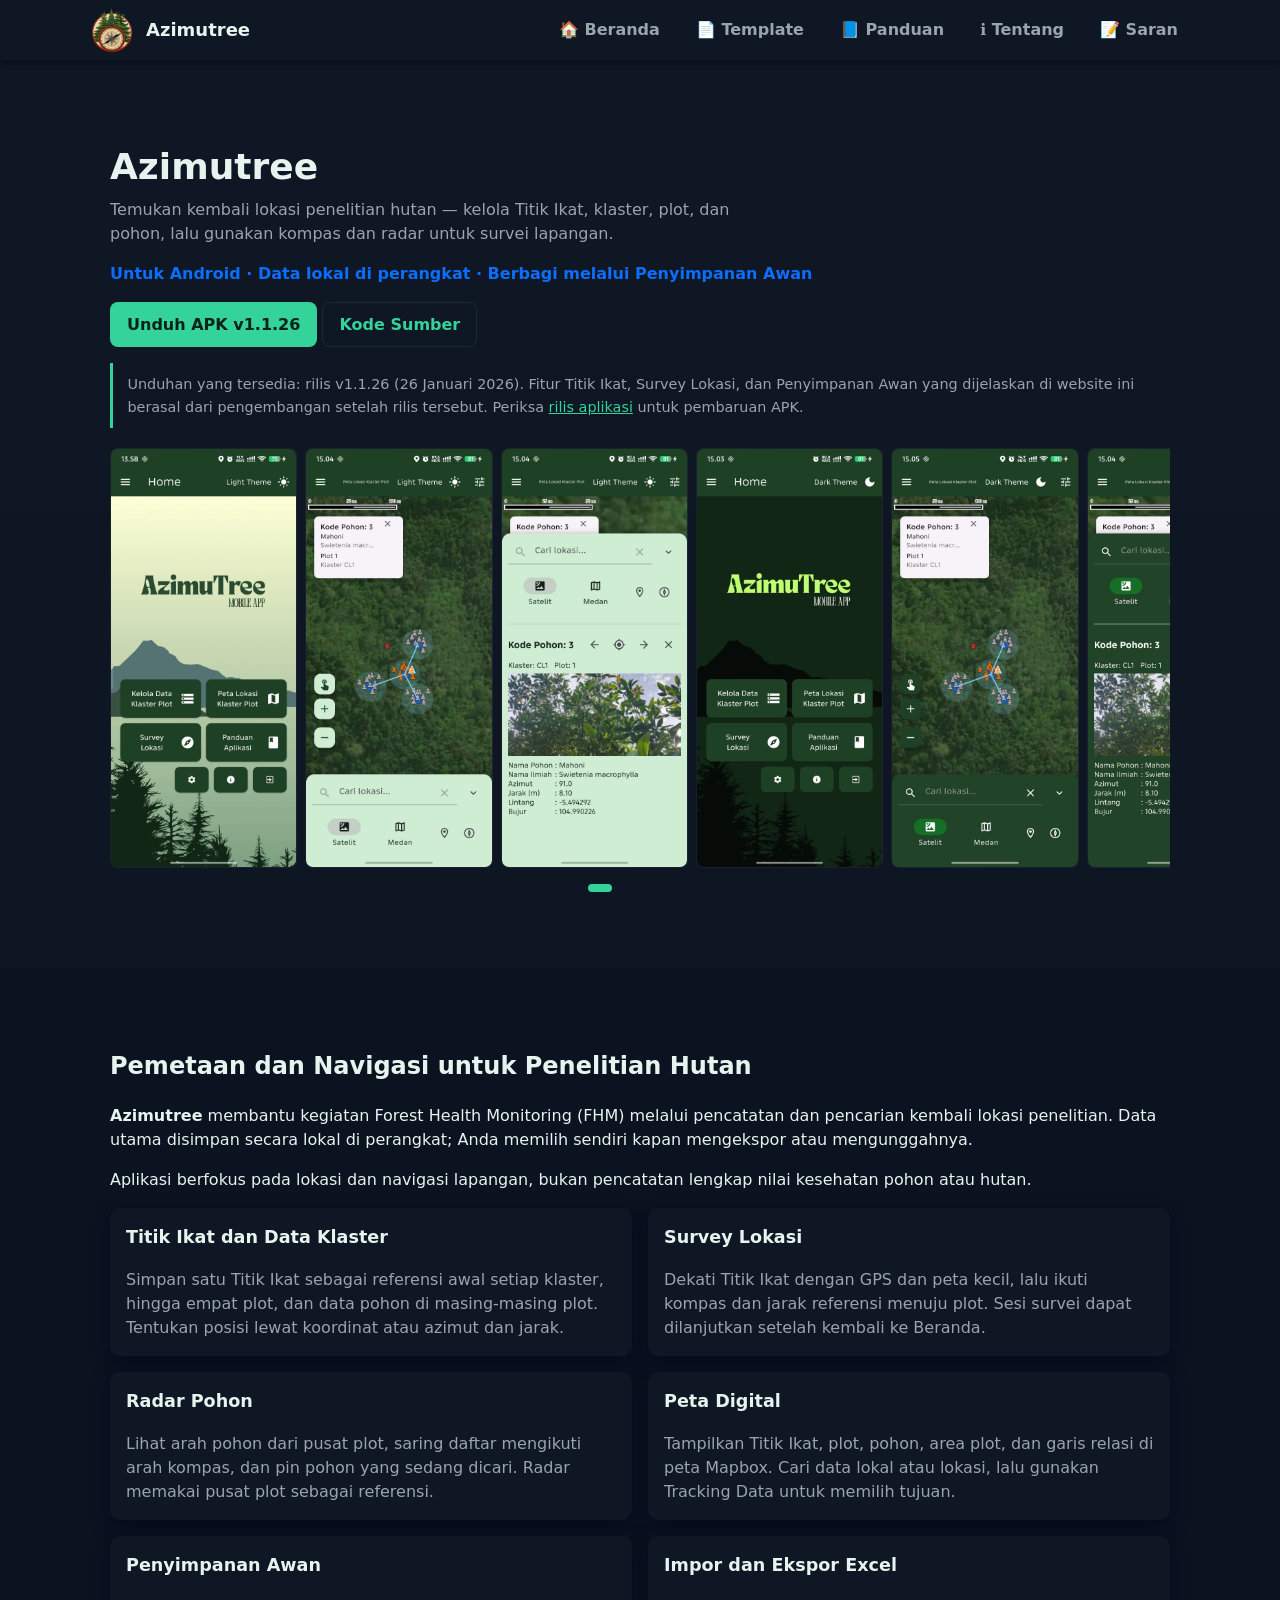
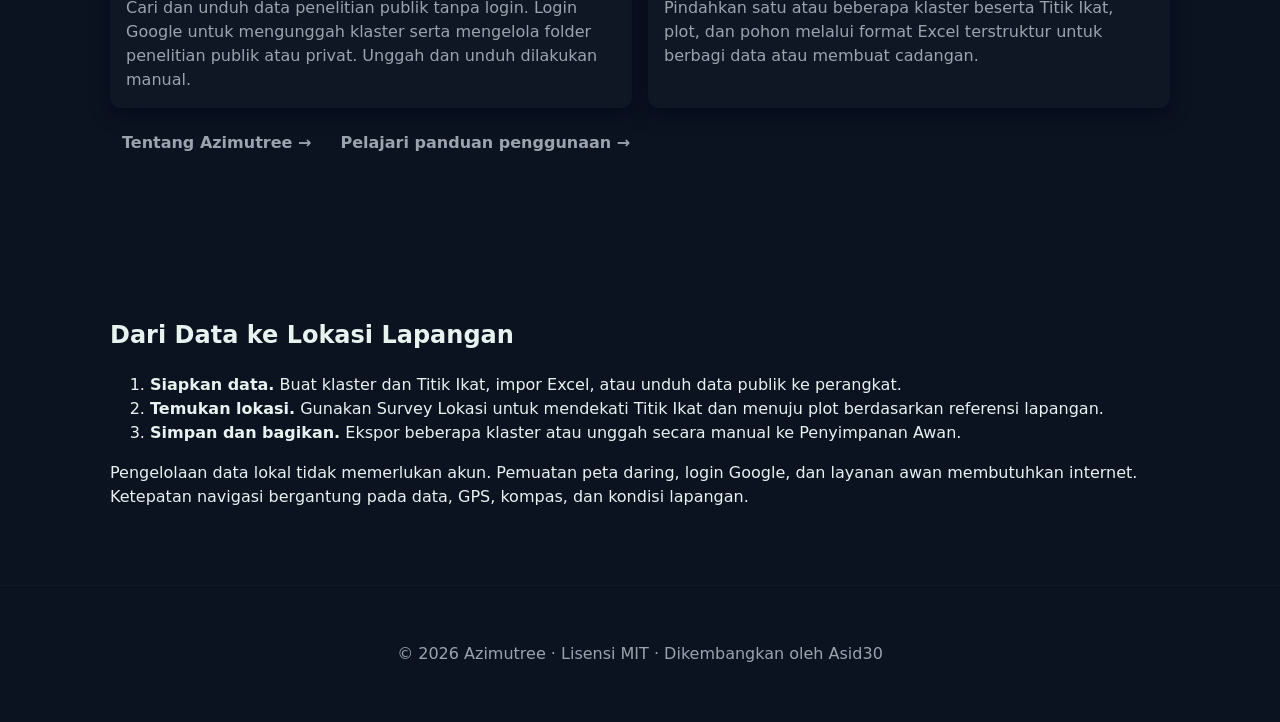
==== site/index.html @ f59fd8c0 "feat: static web" ====
<!DOCTYPE html>
<html lang="id"><head><meta charset="utf-8"><meta name="viewport" content="width=device-width,initial-scale=1"><title>Azimutree — Aplikasi Pemetaan Klaster Plot Kesehatan Hutan (FHM)</title><meta name="description" content="Azimutree adalah aplikasi Android open source untuk pemantauan kesehatan hutan, Titik Ikat, survei lokasi, pemetaan klaster, dan berbagi data penelitian dengan metode Forest Health Monitoring (FHM)."><link rel="icon" href="./icon.ico"><link rel="stylesheet" href="./assets/css/style.css"></head>
<body><header class="site-header appbar"><div class="container appbar-inner"><div class="appbar-left"><a class="brand" href="./"><img src="./assets/icon-128.webp" alt="Azimutree logo" class="logo"><span class="brand-text">Azimutree</span></a></div><div class="appbar-right"><nav class="appbar-nav" aria-label="Navigasi utama"><a class="app-link" href="./">🏠 Beranda</a><a class="app-link" href="./template/">📄 Template</a><a class="app-link" href="./panduan/">📘 Panduan</a><a class="app-link" href="./about/">ℹ️ Tentang</a><a class="app-link" href="https://forms.gle/7KE2jecH4CiNQxTg9" target="_blank" rel="noopener noreferrer">📝 Saran</a></nav><button id="menuToggle" class="menu-btn" aria-label="Buka menu" aria-controls="menu" aria-expanded="false">☰</button></div></div></header><nav id="menu" class="mobile-sidebar hidden" aria-label="Navigasi seluler" aria-hidden="true"><div class="container"><div class="mobile-sidebar-header"><h3>Menu</h3></div><a class="app-link" href="./">🏠 Beranda</a><a class="app-link" href="./template/">📄 Template</a><a class="app-link" href="./panduan/">📘 Panduan</a><a class="app-link" href="./about/">ℹ️ Tentang</a><a class="app-link" href="https://forms.gle/7KE2jecH4CiNQxTg9" target="_blank" rel="noopener noreferrer">📝 Saran</a></div></nav><main>
    <section class="hero">
        <div class="container">
            <h1>Azimutree</h1>
            <p class="lead">Temukan kembali lokasi penelitian hutan — kelola Titik Ikat, klaster, plot, dan pohon, lalu gunakan kompas dan radar untuk survei lapangan.</p>
            <p style="margin-top:.5rem;font-weight:700;color:#0b6efd">Untuk Android · Data lokal di perangkat · Berbagi melalui Penyimpanan Awan</p>
            <p class="cta">
                <a id="download" class="btn primary" href="https://github.com/asid30/azimutree-flutter/releases/download/v1.1.26/app-release-azimutree-v1.1.26.apk" target="_blank" rel="noopener noreferrer">Unduh APK v1.1.26</a>
                <a class="btn ghost" href="https://github.com/asid30/azimutree-flutter" target="_blank" rel="noopener noreferrer">Kode Sumber</a>
            </p>

            <p class="release-note">Unduhan yang tersedia: rilis v1.1.26 (26 Januari 2026). Fitur Titik Ikat, Survey Lokasi, dan Penyimpanan Awan yang dijelaskan di website ini berasal dari pengembangan setelah rilis tersebut. Periksa <a href="https://github.com/asid30/azimutree-flutter/releases" target="_blank" rel="noopener noreferrer">rilis aplikasi</a> untuk pembaruan APK.</p>
            <div class="screenshot-slider">
                <div class="slider-container">
                    <div class="screenshots">
                        <img src="./assets/1.webp?v=1789025202" alt="Tampilan aplikasi Azimutree 1" width="1080" height="2436" onerror="this.style.display='none'">
                        <img src="./assets/2.webp?v=1789025202" alt="Tampilan aplikasi Azimutree 2" width="1080" height="2436" loading="lazy" onerror="this.style.display='none'">
                        <img src="./assets/3.webp?v=1789025202" alt="Tampilan aplikasi Azimutree 3" width="1080" height="2436" loading="lazy" onerror="this.style.display='none'">
                        <img src="./assets/4.webp?v=1789025203" alt="Tampilan aplikasi Azimutree 4" width="1080" height="2436" loading="lazy" onerror="this.style.display='none'">
                        <img src="./assets/5.webp?v=1789025203" alt="Tampilan aplikasi Azimutree 5" width="1080" height="2436" loading="lazy" onerror="this.style.display='none'">
                        <img src="./assets/6.webp?v=1789025204" alt="Tampilan aplikasi Azimutree 6" width="1080" height="2436" loading="lazy" onerror="this.style.display='none'">
                    </div>
                </div>
                <div class="slider-dots">
                    <span class="dot active" data-slide="0"></span>
                    <span class="dot" data-slide="1"></span>
                    <span class="dot" data-slide="2"></span>
                    <span class="dot" data-slide="3"></span>
                    <span class="dot" data-slide="4"></span>
                    <span class="dot" data-slide="5"></span>
                </div>
            </div>
        </div>
    </section>

    <section id="features" class="section">
        <div class="container">
            <h2>Pemetaan dan Navigasi untuk Penelitian Hutan</h2>
            <p><strong>Azimutree</strong> membantu kegiatan Forest Health Monitoring (FHM) melalui pencatatan dan pencarian kembali lokasi penelitian. Data utama disimpan secara lokal di perangkat; Anda memilih sendiri kapan mengekspor atau mengunggahnya.</p>
            <p>Aplikasi berfokus pada lokasi dan navigasi lapangan, bukan pencatatan lengkap nilai kesehatan pohon atau hutan.</p>
            <div class="features">
                <div class="feature-card"><h3>Titik Ikat dan Data Klaster</h3><p>Simpan satu Titik Ikat sebagai referensi awal setiap klaster, hingga empat plot, dan data pohon di masing-masing plot. Tentukan posisi lewat koordinat atau azimut dan jarak.</p></div>
                <div class="feature-card"><h3>Survey Lokasi</h3><p>Dekati Titik Ikat dengan GPS dan peta kecil, lalu ikuti kompas dan jarak referensi menuju plot. Sesi survei dapat dilanjutkan setelah kembali ke Beranda.</p></div>
                <div class="feature-card"><h3>Radar Pohon</h3><p>Lihat arah pohon dari pusat plot, saring daftar mengikuti arah kompas, dan pin pohon yang sedang dicari. Radar memakai pusat plot sebagai referensi.</p></div>
                <div class="feature-card"><h3>Peta Digital</h3><p>Tampilkan Titik Ikat, plot, pohon, area plot, dan garis relasi di peta Mapbox. Cari data lokal atau lokasi, lalu gunakan Tracking Data untuk memilih tujuan.</p></div>
                <div class="feature-card"><h3>Penyimpanan Awan</h3><p>Cari dan unduh data penelitian publik tanpa login. Login Google untuk mengunggah klaster serta mengelola folder penelitian publik atau privat. Unggah dan unduh dilakukan manual.</p></div>
                <div class="feature-card"><h3>Impor dan Ekspor Excel</h3><p>Pindahkan satu atau beberapa klaster beserta Titik Ikat, plot, dan pohon melalui format Excel terstruktur untuk berbagi data atau membuat cadangan.</p></div>
            </div>
            <p><a href="./about/" class="app-link">Tentang Azimutree →</a> <a href="./panduan/" class="app-link">Pelajari panduan penggunaan →</a></p>
        </div>
    </section>
    <section class="section">
        <div class="container">
            <h2>Dari Data ke Lokasi Lapangan</h2>
            <ol>
                <li><strong>Siapkan data.</strong> Buat klaster dan Titik Ikat, impor Excel, atau unduh data publik ke perangkat.</li>
                <li><strong>Temukan lokasi.</strong> Gunakan Survey Lokasi untuk mendekati Titik Ikat dan menuju plot berdasarkan referensi lapangan.</li>
                <li><strong>Simpan dan bagikan.</strong> Ekspor beberapa klaster atau unggah secara manual ke Penyimpanan Awan.</li>
            </ol>
            <p>Pengelolaan data lokal tidak memerlukan akun. Pemuatan peta daring, login Google, dan layanan awan membutuhkan internet. Ketepatan navigasi bergantung pada data, GPS, kompas, dan kondisi lapangan.</p>
        </div>
    </section>
</main><footer class="site-footer"><div class="container"><p>© <span data-year>2026</span> Azimutree · Lisensi MIT · Dikembangkan oleh Asid30</p></div></footer><div id="downloadModal" class="modal hidden" role="dialog" aria-modal="true" aria-labelledby="downloadModalTitle">
    <div class="modal-backdrop"></div>
    <div class="modal-box" role="document">
        <h3 id="downloadModalTitle">Unduh APK Azimutree</h3>
        <p class="muted" style="margin-top:.5rem">⚠️ Catatan: Aplikasi ini diinstal di luar Play Store.<br>Aktifkan “Izinkan dari sumber ini” saat diminta oleh Android.</p>
        <p class="release-note">APK v1.1.26 berasal dari 26 Januari 2026, sebelum penambahan Titik Ikat, Survey Lokasi, dan Penyimpanan Awan yang dijelaskan dalam panduan terbaru.</p>
        <p id="downloadVersion" class="muted" style="margin-top:.5rem"></p>
        <div class="modal-actions" style="margin-top:1rem">
            <button id="downloadConfirm" class="btn primary">Lanjutkan dan Unduh</button>
            <button id="downloadCancel" class="btn ghost">Batal</button>
        </div>
    </div>
</div>

<script src="./assets/js/app.js"></script><script src="./assets/js/static.js"></script></body></html>
---- site/assets/css/style.css ----
/* Simple minimal styles for Azimutree landing page */
:root{--bg:#0b1220;--accent:#34d399;--muted:#9aa4ad;--card:#0f1724;--text:#e6f3ef}
*{box-sizing:border-box}
body{margin:0;font-family:Inter,system-ui,-apple-system,Segoe UI,Roboto,Helvetica,Arial,sans-serif;background:var(--bg);color:var(--text);line-height:1.5}
.container{max-width:1100px;margin:0 auto;padding:1.25rem}
.site-header{background:var(--card);border-bottom:1px solid rgba(255,255,255,0.04)}
.header-inner{display:flex;align-items:center;justify-content:space-between}
.appbar-left{display:flex;align-items:center;gap:.5rem}
 .appbar-right{display:flex;align-items:center;gap:.5rem}
.brand{display:flex;align-items:center;gap:.5rem;text-decoration:none;color:var(--text)}
.logo{height:44px;width:auto;filter:brightness(.95)}
.brand-text{font-weight:600;font-size:1.125rem;color:var(--text)}
.brand{display:flex;align-items:center;gap:.5rem;text-decoration:none;color:var(--text);white-space:nowrap}
.logo{height:44px;width:auto;filter:brightness(.95);display:block}
.brand-text{font-weight:600;font-size:1.125rem;color:var(--text);line-height:1;margin-left:.25rem}
.appbar-left{min-width:0}
.appbar-repo-context{display:inline-flex;align-items:center;gap:.5rem;min-width:0}
.appbar-context{display:inline-flex;align-items:center;margin-left:.75rem;padding-left:.75rem;border-left:1px solid rgba(255,255,255,.12);color:var(--accent);font-weight:800;white-space:nowrap;text-decoration:none}
.appbar-context:hover{color:var(--text)}
.appbar-admin-badge{display:inline-flex;align-items:center;margin-left:.5rem;border:1px solid rgba(52,211,153,.2);border-radius:999px;background:rgba(52,211,153,.08);color:var(--accent);font-size:.78rem;font-weight:800;padding:.18rem .5rem;white-space:nowrap}
.nav{position:relative}
.menu{list-style:none;margin:0;padding:0;display:flex;gap:1rem}
.menu.hidden{display:none}
.menu a{color:var(--muted);text-decoration:none}
.menu-btn{display:none;border:0;background:transparent;font-size:1.25rem;cursor:pointer}
.menu-btn{display:none;border:0;background:transparent;font-size:1.25rem;cursor:pointer;color:var(--muted);padding:.25rem .5rem;border-radius:6px}

.hero{padding:3.5rem 0;background:linear-gradient(180deg,rgba(255,255,255,0.02) 0%, rgba(255,255,255,0.01) 100%)}
.hero h1{font-size:2.25rem;margin:.25rem 0;color:var(--text)}
.lead{color:var(--muted);max-width:60%;margin:0 0 1rem}
.cta{margin:1rem 0}
.btn{display:inline-block;padding:.6rem 1rem;border-radius:8px;text-decoration:none;font-weight:600;border:1px solid transparent}
.btn.primary{background:var(--accent);color:#07221a}
.btn.ghost{background:transparent;color:var(--accent);border-color:rgba(52,211,153,.12)}
.btn.danger{background:#f87171;color:#2a0707}
.btn.small{padding:.35rem .65rem;font-size:.875rem}

.screenshot-slider{margin-top:1.25rem}
.slider-container{overflow-x:auto;position:relative}
.screenshots{display:flex;gap:.5rem;overflow-x:auto;scroll-snap-type:x mandatory;scroll-behavior:smooth;-webkit-overflow-scrolling:touch}
.screenshots::-webkit-scrollbar{display:none}
.screenshots img{height:340px;object-fit:contain;object-position:center;border-radius:8px;background:linear-gradient(90deg,rgba(255,255,255,0.03),rgba(255,255,255,0.01));flex-shrink:0;scroll-snap-align:start;border:1px solid rgba(255,255,255,0.03);transition:transform .12s ease, box-shadow .12s ease}
.screenshots img.pressed{transform:scale(.96);box-shadow:0 12px 30px rgba(0,0,0,0.45);border-radius:10px}
.slider-dots{display:flex;justify-content:center;gap:.5rem;margin-top:1rem}
.dot{width:8px;height:8px;border-radius:50%;background:rgba(15,23,42,.2);cursor:pointer;transition:all .3s ease}
.dot.active{background:var(--accent);width:24px;border-radius:4px}

.section{padding:2.5rem 0}
.features{display:grid;grid-template-columns:repeat(2,1fr);gap:1rem;padding:0;margin:1rem 0;list-style:none}
.features{display:grid;grid-template-columns:repeat(2,1fr);gap:1rem;padding:0;margin:1rem 0;list-style:none}

/* Feature card styles */
.feature-card{padding:1rem;border-radius:10px;box-shadow:0 6px 18px rgba(2,6,23,.6);color:var(--text);background:var(--card)}
.feature-card h4{margin:0 0 .5rem;font-size:1.05rem;color:var(--text)}
.feature-card p{margin:0;color:var(--muted)}
.feature-1,
.feature-2,
.feature-3,
.feature-4,
.feature-5{
  background: var(--card);
}

.muted{background:var(--card);border-radius:8px}

/* Content images (figures) should never overflow their container */
.content-figure{width:100%;max-width:420px;height:auto;display:block;border-radius:8px;margin:0.75rem auto;box-shadow:0 6px 18px rgba(0,0,0,0.06)}

@media (min-width:1200px){
  .content-figure{max-width:520px;margin:0.75rem 0 0 0}
}

.site-footer{border-top:1px solid rgba(255,255,255,0.03);padding:1.25rem 0;text-align:center;color:var(--muted)}

/* App bar styles */
.appbar{position:sticky;top:0;z-index:50;background:var(--card);box-shadow:0 2px 6px rgba(2,6,23,.6);border-bottom:0}
.appbar-inner{display:flex;align-items:center;justify-content:space-between;padding:.5rem 0}
.appbar-nav{display:flex;gap:.75rem;align-items:center}
.app-link{display:inline-block;padding:.4rem .75rem;border-radius:8px;color:var(--muted);text-decoration:none;font-weight:600}
.app-link.active,.app-link:hover{background:rgba(52,211,153,.06);color:var(--accent)}
.appbar-menu{position:relative;display:inline-flex}
.appbar-menu-trigger{border:0;background:transparent;font:inherit;font-weight:600;cursor:pointer}
.appbar-dropdown{position:absolute;right:0;top:calc(100% + .5rem);z-index:60;min-width:190px;padding:.45rem;background:var(--card);border:1px solid rgba(255,255,255,.08);border-radius:8px;box-shadow:0 14px 34px rgba(2,6,23,.55)}
.appbar-dropdown-link{display:block;padding:.55rem .65rem;border-radius:7px;color:var(--text);text-decoration:none;font-weight:600;white-space:nowrap}
.appbar-dropdown-link:hover{background:rgba(52,211,153,.08);color:var(--accent)}

.notice{padding:.75rem 1rem;border-radius:8px;margin:1rem 0;font-weight:600}
.notice.success{background:rgba(52,211,153,.12);color:var(--accent);border:1px solid rgba(52,211,153,.22)}
.notice.error{background:rgba(248,113,113,.12);color:#fca5a5;border:1px solid rgba(248,113,113,.22)}
.notice a{color:inherit;text-decoration:underline;text-underline-offset:2px}
.persistent-notice{position:relative}
.repo-header{display:flex;align-items:flex-start;justify-content:space-between;gap:1rem;position:relative}
.repo-header h2{margin-top:0}
.repo-header p{margin-bottom:0}
.repo-auth{position:relative;flex:0 0 auto}
.repo-auth-trigger{display:inline-flex;align-items:center;gap:.5rem;border:1px solid rgba(52,211,153,.16);border-radius:999px;background:rgba(52,211,153,.06);color:var(--accent);font:inherit;font-weight:700;padding:.35rem .7rem;cursor:pointer}
.repo-auth-trigger{text-decoration:none}
.repo-auth-trigger:hover{background:rgba(52,211,153,.1)}
.repo-avatar{display:inline-flex;align-items:center;justify-content:center;width:24px;height:24px;border-radius:50%;background:var(--accent);color:#07221a;font-size:.8rem;font-weight:800}
.repo-dropdown{position:absolute;right:0;top:calc(100% + .5rem);z-index:40;width:240px;background:var(--card);border:1px solid rgba(255,255,255,0.08);border-radius:8px;box-shadow:0 14px 34px rgba(2,6,23,.55);padding:.75rem}
.repo-login-dropdown{width:300px}
.repo-upload-dropdown{width:340px}
.repo-dropdown h3{margin:0 0 .75rem}
.dropdown-heading{display:flex;align-items:center;justify-content:space-between;gap:.75rem;margin-bottom:.75rem}
.dropdown-heading h3{margin:0}
.dropdown-close{display:inline-flex;align-items:center;justify-content:center;width:30px;height:30px;border:1px solid rgba(255,255,255,.1);border-radius:8px;background:#0b1220;color:var(--text);font-size:1.15rem;line-height:1;cursor:pointer}
.dropdown-close:hover{background:rgba(248,113,113,.12);color:#fca5a5}
.repo-upload-backdrop{display:none}
.repo-dropdown-link{display:block;color:var(--text);text-decoration:none;border-radius:8px;padding:.6rem .7rem}
.repo-dropdown-link:hover{background:rgba(255,255,255,.05);color:var(--accent)}
.repo-dropdown-button{width:100%;border:0;background:transparent;font:inherit;text-align:left;cursor:pointer}
.repo-tabs{display:inline-flex;gap:.35rem;margin:1.25rem 0 0;padding:.25rem;border:1px solid rgba(255,255,255,0.06);border-radius:8px;background:var(--card)}
.repo-tab{border:0;border-radius:6px;background:transparent;color:var(--muted);font:inherit;font-weight:700;padding:.55rem .85rem;cursor:pointer}
.repo-tab:hover{color:var(--accent);background:rgba(52,211,153,.06)}
.repo-tab.active{background:var(--accent);color:#07221a}
.repo-section-block{margin-top:1.5rem}
.section-heading{margin-bottom:.75rem}
.section-heading-row{display:flex;align-items:flex-start;justify-content:space-between;gap:1rem}
.section-heading h3{margin:0;color:var(--text)}
.section-heading p{margin:.2rem 0 0;color:var(--muted)}
.repo-filter-toggle{display:inline-flex;align-items:center;gap:.5rem;border:1px solid rgba(52,211,153,.16);border-radius:999px;background:rgba(52,211,153,.06);color:var(--text);font-weight:700;padding:.35rem .7rem;cursor:pointer;white-space:nowrap}
.repo-filter-toggle input{width:16px;height:16px;accent-color:var(--accent);cursor:pointer}
.repo-filter-toggle:hover{background:rgba(52,211,153,.1)}
.repo-inline-action{position:relative;flex:0 0 auto}
.repo-layout{display:grid;grid-template-columns:minmax(0,1fr) 320px;gap:1rem;align-items:start;margin-top:1.25rem}
.repo-layout-public{grid-template-columns:1fr}
.repo-main,.repo-panel{background:var(--card);border:1px solid rgba(255,255,255,0.04);border-radius:8px}
.repo-main{overflow:hidden}
.repo-panel{padding:1rem}
.repo-table-wrap{overflow-x:auto}
.repo-table{width:100%;border-collapse:collapse;min-width:760px}
.repo-table th,.repo-table td{padding:.8rem;text-align:left;border-bottom:1px solid rgba(255,255,255,0.05);vertical-align:top}
.repo-table th{color:var(--accent);font-size:.9rem}
.repo-table td{color:var(--text)}
.repo-table tr:last-child td{border-bottom:0}
.dt-container{color:var(--text);padding:0 0 1rem}
.dt-container .dt-layout-row{gap:.75rem;margin:0;padding:1rem}
.dt-container .dt-layout-row:first-child{align-items:center;border-bottom:1px solid rgba(255,255,255,0.05)}
.dt-container .dt-layout-row:last-child{align-items:center;border-top:1px solid rgba(255,255,255,0.05)}
.dt-container .dt-length label,.dt-container .dt-search label,.dt-container .dt-info{color:var(--muted)}
.dt-container .dt-length select{min-width:58px}
.dt-container .dt-input{border:1px solid rgba(255,255,255,0.12) !important;border-radius:8px !important;background:#0b1220 !important;color:var(--text) !important;padding:.5rem .65rem !important;box-shadow:none !important}
.dt-container .dt-input:focus{border-color:rgba(52,211,153,.55) !important;outline:0 !important}
.dt-container .dt-search .dt-input{min-width:180px}
.dt-container .dt-paging{display:flex;gap:.3rem;flex-wrap:wrap;justify-content:flex-end}
.dt-container .dt-paging .dt-paging-button{border:1px solid rgba(255,255,255,0.1) !important;border-radius:7px !important;color:var(--text) !important;background:#0b1220 !important;padding:.45rem .75rem !important;box-shadow:none !important;min-width:2.25rem}
.dt-container .dt-paging .dt-paging-button *{color:var(--text) !important}
.dt-container .dt-paging .dt-paging-button.current{background:rgba(52,211,153,.18) !important;border-color:rgba(52,211,153,.38) !important;color:var(--text) !important}
.dt-container .dt-paging .dt-paging-button.current *{color:var(--text) !important}
.dt-container .dt-paging .dt-paging-button:not(.disabled):hover{background:rgba(52,211,153,.12) !important;border-color:rgba(52,211,153,.28) !important;color:var(--accent) !important}
.dt-container .dt-paging .dt-paging-button:not(.disabled):hover *{color:var(--accent) !important}
.dt-container .dt-paging .dt-paging-button.disabled,.dt-container .dt-paging .dt-paging-button.disabled:hover,.dt-container .dt-paging .dt-paging-button.disabled:active{background:rgba(255,255,255,.04) !important;color:#fff !important;border-color:rgba(255,255,255,.12) !important;opacity:.55;cursor:not-allowed !important}
.dt-container .dt-paging .dt-paging-button.disabled *,.dt-container .dt-paging .dt-paging-button.disabled:hover *,.dt-container .dt-paging .dt-paging-button.disabled:active *{color:#fff !important}
body div.dt-container div.dt-paging button.dt-paging-button,body div.dt-container div.dt-paging a.dt-paging-button{color:#fff !important}
body div.dt-container div.dt-paging button.dt-paging-button.disabled,body div.dt-container div.dt-paging button.dt-paging-button.disabled:hover,body div.dt-container div.dt-paging button.dt-paging-button.disabled:active,body div.dt-container div.dt-paging a.dt-paging-button.disabled,body div.dt-container div.dt-paging a.dt-paging-button.disabled:hover,body div.dt-container div.dt-paging a.dt-paging-button.disabled:active{color:#fff !important;background:rgba(255,255,255,.04) !important;border-color:rgba(255,255,255,.12) !important;opacity:.55}
.dt-container table.dataTable{margin:0 !important;border:0 !important}
table.dataTable thead th,table.dataTable thead td{border-bottom:1px solid rgba(255,255,255,0.06) !important}
table.dataTable tbody th,table.dataTable tbody td{border-top:0 !important}
table.dataTable thead th .dt-column-header{justify-content:flex-start;gap:.45rem}
table.dataTable thead th .dt-column-order{order:0;flex:0 0 12px}
table.dataTable thead th .dt-column-title{order:1;flex-grow:0}
table.dataTable thead th:first-child,table.dataTable tbody td:first-child{width:96px;text-align:center;white-space:nowrap}
table.dataTable thead th:first-child .dt-column-header{justify-content:center}
table.dataTable thead th:first-child .dt-column-title{flex-grow:0}
.archive-group-table.dataTable thead th:first-child,.archive-group-table.dataTable tbody td:first-child{width:auto;text-align:left;white-space:normal}
.archive-group-table.dataTable thead th:first-child .dt-column-header{justify-content:flex-start}
.archive-group-table.dataTable thead th:nth-child(1),.archive-group-table.dataTable tbody td:nth-child(1){width:24% !important}
.archive-group-table.dataTable thead th:nth-child(2),.archive-group-table.dataTable tbody td:nth-child(2){width:18% !important}
.archive-group-table.dataTable thead th:nth-child(3),.archive-group-table.dataTable tbody td:nth-child(3){width:16% !important}
.archive-group-table.dataTable thead th:nth-child(4),.archive-group-table.dataTable tbody td:nth-child(4){width:18% !important}
.archive-group-table.dataTable thead th:nth-child(5),.archive-group-table.dataTable tbody td:nth-child(5){width:24% !important}
.archive-group-table .repo-actions{flex-wrap:nowrap}
table.dataTable thead>tr>th.dt-orderable-asc:hover,table.dataTable thead>tr>th.dt-orderable-desc:hover{outline:0;color:var(--accent)}
table.dataTable.display>tbody>tr>*{box-shadow:none !important}
table.dataTable.display>tbody>tr:hover>*{box-shadow:inset 0 0 0 9999px rgba(255,255,255,.025) !important}
table.dataTable.stripe>tbody>tr:nth-child(odd)>*,table.dataTable.display>tbody>tr:nth-child(odd)>*{box-shadow:inset 0 0 0 9999px rgba(255,255,255,.01) !important}
.empty-state{text-align:center;color:var(--muted);padding:2rem !important}
.repo-actions{display:flex;gap:.55rem;align-items:center;flex-wrap:wrap}
.repo-actions .btn,.repo-actions button{margin:.12rem 0}
.repo-actions form{margin:0}
.repo-actions button{cursor:pointer}
.archive-group-actions{gap:.35rem;flex-wrap:nowrap}
.archive-group-actions form{display:inline-flex}
.archive-group-actions .action-chip{display:inline-flex;align-items:center;justify-content:center;min-height:34px;padding:.42rem .62rem;white-space:nowrap}
.uploader-popover{position:relative;display:inline-flex}
.uploader-trigger{border:0;background:transparent;color:var(--text);font:inherit;font-weight:700;padding:0;text-align:left;cursor:pointer;text-decoration:underline;text-decoration-color:rgba(52,211,153,.45);text-underline-offset:3px}
.uploader-trigger:hover,.uploader-trigger:focus{color:var(--accent);outline:0}
.uploader-card{position:absolute;left:0;top:calc(100% + .45rem);z-index:90;display:none;min-width:220px;max-width:280px;background:#0b1220;border:1px solid rgba(255,255,255,.1);border-radius:8px;box-shadow:0 16px 32px rgba(2,6,23,.55);padding:.85rem .75rem .75rem;color:var(--text)}
.uploader-card strong,.uploader-card span{display:block}
.uploader-card span{margin-top:.2rem;color:var(--muted);font-size:.88rem}
.uploader-card .btn{margin-top:.65rem}
.uploader-close{position:absolute;right:.45rem;top:.4rem;display:inline-flex;align-items:center;justify-content:center;width:24px;height:24px;border:1px solid rgba(255,255,255,.1);border-radius:6px;background:rgba(255,255,255,.04);color:var(--text);line-height:1;cursor:pointer}
.uploader-close:hover,.uploader-close:focus{background:rgba(248,113,113,.13);color:#fca5a5;outline:0}
.uploader-popover.open .uploader-card{display:block}
.repo-table th:nth-child(5),.repo-table td:nth-child(5){display:none}
.repo-table th:nth-child(5),.repo-table td:nth-child(5){display:table-cell}
.archive-group-mobile-summary{display:none}
.archive-mobile-summary{display:none}
.archive-mobile-summary strong{display:block;font-weight:700;color:var(--text)}
.archive-mobile-summary span{display:block;margin-top:.25rem;color:var(--muted);font-size:.85rem}
.archive-mobile-summary .uploader-card{display:none}
.archive-mobile-summary .uploader-popover.open .uploader-card{display:block}
.file-archive-table th:nth-child(5),.file-archive-table td:nth-child(5){display:none}
.mobile-row-actions{display:flex;gap:.45rem;flex-wrap:wrap;margin-top:.65rem}
.mobile-row-actions form{display:inline-flex;margin:0}
.icon-action{display:inline-flex;align-items:center;justify-content:center;width:30px;height:30px;border:1px solid rgba(255,255,255,.1);border-radius:7px;background:#0b1220;color:var(--text);font-weight:800;text-decoration:none;line-height:1;cursor:pointer}
.icon-action.download{background:rgba(52,211,153,.14);border-color:rgba(52,211,153,.28);color:var(--accent)}
.icon-action.danger{background:rgba(248,113,113,.12);border-color:rgba(248,113,113,.28);color:#fca5a5}
.icon-action:hover{filter:brightness(1.12)}
.panel-heading{display:flex;align-items:center;justify-content:space-between;gap:.75rem}
.panel-heading h3,.repo-panel h3{margin:0 0 .5rem}
.panel-note{color:var(--muted);font-size:.95rem;margin:.25rem 0 1rem}
.repo-form{display:flex;flex-direction:column;gap:.55rem}
.repo-form label{font-weight:700;color:var(--text)}
.repo-form input,.repo-form textarea,.repo-form select{width:100%;border:1px solid rgba(255,255,255,0.08);border-radius:8px;background:#0b1220;color:var(--text);padding:.7rem;font:inherit}
.repo-form input,.repo-form textarea,.repo-form select{color-scheme:dark}
.repo-form input[type="date"]::-webkit-calendar-picker-indicator{filter:invert(1);opacity:.85;cursor:pointer}
.repo-form textarea{resize:vertical}
.repo-form .btn{margin-top:.5rem;cursor:pointer}
.date-field{display:grid;grid-template-columns:minmax(0,1fr) auto;gap:.5rem;align-items:center}
.date-field .date-picker-button{margin-top:0;white-space:nowrap}
.password-field{position:relative;display:flex;align-items:center;width:100%}
.password-field input{width:100%;padding-right:4.8rem !important;border:1px solid rgba(255,255,255,0.08);border-radius:8px;background:#0b1220;color:var(--text);padding:.7rem;font:inherit}
.password-toggle{position:absolute;right:.35rem;top:50%;transform:translateY(-50%);border:1px solid rgba(255,255,255,.1);border-radius:6px;background:rgba(255,255,255,.04);color:var(--accent);font:inherit;font-size:.78rem;font-weight:700;padding:.32rem .45rem;cursor:pointer}
.password-toggle:hover,.password-toggle:focus{background:rgba(52,211,153,.12);outline:0}
.auth-page{display:flex;justify-content:center}
.auth-card{width:min(100%,520px);background:var(--card);border:1px solid rgba(255,255,255,0.04);border-radius:8px;padding:1.25rem}
.auth-card-head{display:flex;align-items:flex-start;justify-content:space-between;gap:1rem;margin-bottom:1rem}
.auth-card-head h2{margin:0}
.auth-switch{margin:1rem 0 0;color:var(--muted);font-size:.95rem}
.auth-switch.compact{font-size:.88rem}
.auth-switch a{color:var(--accent);text-decoration:none;font-weight:700}
.auth-switch a:hover{text-decoration:underline}
.auth-inline-actions{display:flex;gap:.5rem;align-items:center;flex-wrap:wrap;margin-top:1rem}
.auth-inline-actions form{margin:0}
.otp-input{text-align:center;font-size:1.4rem;font-weight:800;letter-spacing:.45rem}
.profile-panel{display:flex;align-items:center;justify-content:space-between;gap:1rem;background:var(--card);border:1px solid rgba(255,255,255,0.04);border-radius:8px;padding:1.25rem}
.profile-panel-main{display:flex;align-items:center;gap:1rem;min-width:0}
.profile-avatar{display:inline-flex;align-items:center;justify-content:center;width:54px;height:54px;border-radius:50%;background:var(--accent);color:#07221a;font-size:1.5rem;font-weight:800}
.profile-panel h2{margin:0}
.profile-back-btn{white-space:nowrap}
.profile-grid{display:grid;grid-template-columns:repeat(2,1fr);gap:1rem;margin-top:1rem}
.profile-card{background:var(--card);border:1px solid rgba(255,255,255,0.04);border-radius:8px;padding:1rem}
.profile-card h3{margin:0 0 .75rem}
.field-note{margin:-.2rem 0 .25rem;color:var(--muted);font-size:.86rem}
.field-note a{color:var(--accent)}
.danger-text{color:#fca5a5}
.profile-stat{background:var(--card);border:1px solid rgba(255,255,255,0.04);border-radius:8px;padding:1rem}
.profile-stat span{display:block;color:var(--muted);font-size:.9rem}
.profile-stat strong{display:block;margin-top:.25rem;font-size:1.75rem;color:var(--accent)}
.contact-field-head{display:flex;align-items:center;justify-content:space-between;gap:.75rem}
.contact-field-head span{font-size:.8rem;color:var(--muted)}
.public-contact-list{display:flex;flex-direction:column;gap:.5rem}
.public-contact-item{display:grid;grid-template-columns:minmax(0,1fr) 30px;gap:.45rem;align-items:center}
.public-contact-item .icon-action{width:30px;height:30px}
.contact-add-btn{align-self:flex-start;margin-top:.1rem !important}
.public-profile-grid{display:grid;grid-template-columns:1fr 1fr;gap:1rem;margin-top:1rem}
.profile-detail-list{display:grid;gap:.75rem;margin:0}
.profile-detail-list div{display:grid;gap:.15rem}
.profile-detail-list dt{color:var(--muted);font-size:.85rem}
.profile-detail-list dd{margin:0;color:var(--text);font-weight:700}
.public-contact-display{list-style:none;margin:0;padding:0;display:grid;gap:.5rem}
.public-contact-display li{border:1px solid rgba(255,255,255,.06);border-radius:8px;background:#0b1220;padding:.7rem}
.public-profile-stat{margin-top:1rem}
.admin-list{display:grid;gap:1rem}
.admin-tabs{margin-top:1rem}
.admin-summary-grid{display:grid;grid-template-columns:repeat(3,1fr);gap:1rem;margin-top:1rem}
.admin-create-user{margin-bottom:1rem}
.admin-user-card{display:grid;gap:.85rem}
.admin-card-head{display:flex;align-items:flex-start;justify-content:space-between;gap:1rem}
.admin-card-head strong,.admin-card-head span{display:block}
.admin-card-head span{color:var(--muted);font-size:.9rem}
.admin-form-grid{display:grid;grid-template-columns:repeat(3,minmax(0,1fr));gap:.75rem}
.admin-form-grid label{display:flex;flex-direction:column;gap:.35rem}
.admin-form-wide{grid-column:1 / -1;display:flex;flex-direction:column;gap:.35rem}
.admin-actions{gap:.45rem}
.admin-password-form{display:flex;align-items:center;gap:.45rem;flex-wrap:wrap;margin:0}
.admin-password-form .password-field{min-width:220px}
.admin-inline-check{width:max-content}
.admin-user-mobile-summary{display:none}
.admin-protected-note{display:inline-flex;align-items:center;min-height:34px;color:var(--muted);font-size:.85rem;font-weight:700}
.repo-empty-action{background:var(--card);border:1px solid rgba(255,255,255,0.04);border-radius:8px;padding:1rem;margin-top:1rem}
.form-helper-link{font-size:.85rem;color:var(--accent);text-decoration:none;margin-top:-.25rem}
.form-helper-link:hover{text-decoration:underline}
.location-suggest{position:relative}
.location-suggestions{position:absolute;left:0;right:0;top:calc(100% + .35rem);z-index:70;max-height:230px;overflow:auto;background:#0b1220;border:1px solid rgba(255,255,255,0.1);border-radius:8px;box-shadow:0 14px 30px rgba(2,6,23,.5);padding:.35rem}
.location-suggestions button{display:block;width:100%;border:0;border-radius:6px;background:transparent;color:var(--text);font:inherit;text-align:left;padding:.55rem .65rem;cursor:pointer}
.location-suggestions button:hover,.location-suggestions button:focus{background:rgba(52,211,153,.1);color:var(--accent);outline:0}
.location-suggestions .empty-state{padding:.65rem !important;text-align:left}

@media (max-width:800px){
  .lead{max-width:100%}
  .screenshots{gap:.75rem;padding:0 1rem}
  /* smaller slider images on phones but preserve full image (no crop) */
  .screenshots img{height:200px;max-width:80vw;width:auto;object-fit:contain;object-position:center}
  .screenshots{gap:.5rem;padding:0 0.75rem}
  /* smaller dots for mobile */
  .dot{width:6px;height:6px}
  .dot.active{width:14px}
  .features{grid-template-columns:1fr}
  .menu{flex-direction:column;align-items:flex-end;background:transparent}
  .menu-btn{display:block}
  /* Mobile appbar spacing adjustments */
  .appbar-inner{padding:1rem 0}
  .brand{align-items:center}
  .logo{height:40px}
    /* hide desktop nav and show mobile sidebar when used */
    .appbar-nav{display:none}
    .mobile-sidebar{display:block}

    /* On small screens show the menu button first, then brand (button then logo+text)
      by swapping region order. Also align items from the left. */
    .appbar-inner{justify-content:flex-start;gap:.75rem}
    .appbar-right{order:1}
    .appbar-left{order:2;flex:1;gap:.45rem;min-width:0}
    .appbar-right .menu-btn{order:1}
    .brand{margin-left:0}
    .appbar-repo-context{flex-direction:column;align-items:flex-start;gap:.1rem;margin-left:.25rem}
    .appbar-context{margin-left:0;padding-left:0;border-left:0;font-size:.84rem;line-height:1.1}
    .appbar-admin-badge{margin-left:0;font-size:.68rem;padding:.1rem .4rem;line-height:1.1}

    /* add a little space below the appbar so content doesn't butt against it */
    .appbar{padding-bottom:.5rem}
    main{padding-top:.5rem}

  /* Improve readability and tap targets on small screens */
  .section .container{padding:0 0.75rem}
  .section h2{font-size:1.25rem}
  .section p, .section li{font-size:.95rem}
  .section .btn{display:block;width:100%;padding:.75rem;text-align:center}
  .section .btn + .btn{margin-top:.5rem}
  .repo-header{align-items:flex-start}
  .repo-dropdown{position:fixed;left:1rem;right:1rem;top:5.25rem;width:auto}
  .repo-upload-dropdown{left:50%;right:auto;top:50%;width:min(340px,calc(100vw - 2rem));max-height:calc(100vh - 2rem);overflow:auto;transform:translate(-50%,-50%);z-index:131}
  .repo-upload-backdrop:not(.hidden){display:block;position:fixed;inset:0;background:rgba(2,6,23,.72);z-index:130}
  .section-heading-row{flex-direction:column}
  .repo-inline-action{width:auto}
  .repo-inline-action .repo-auth-trigger{width:auto;display:inline-flex}
  .repo-tabs{display:grid;grid-template-columns:1fr 1fr;width:100%}
  .repo-tab{width:100%;padding:.65rem .5rem}
  .repo-layout{grid-template-columns:1fr}
  .profile-grid{grid-template-columns:1fr}
  .admin-form-grid{grid-template-columns:1fr}
  .admin-summary-grid{grid-template-columns:1fr}
  .admin-card-head{flex-direction:column}
  .admin-password-form{align-items:stretch}
  .admin-password-form .password-field{min-width:0;width:100%}
  .admin-user-mobile-summary{display:grid;gap:.15rem;margin-top:.35rem;color:var(--muted);font-size:.82rem;line-height:1.3}
  .profile-panel{align-items:flex-start;flex-direction:column}
  .profile-back-btn{width:auto !important}
  .auth-card-head{flex-direction:column}
  .auth-card-head .btn,.auth-inline-actions .btn,.auth-inline-actions form{width:auto}
  .repo-panel{order:-1}
  .repo-actions{align-items:stretch}
  .repo-actions .btn,.repo-actions form,.repo-actions button{width:100%}
  .date-field{grid-template-columns:minmax(0,1fr) auto}
  .date-field .date-picker-button{display:inline-flex !important;align-items:center;justify-content:center;width:auto !important;padding:.62rem .75rem}
  .repo-actions{display:none}
  .repo-table{min-width:0}
  .repo-table th:nth-child(1),.repo-table td:nth-child(1){width:34%;min-width:92px}
  .repo-table th:nth-child(5),.repo-table td:nth-child(5){display:table-cell;width:auto}
  #adminUserTable.repo-table th:nth-child(2),#adminUserTable.repo-table td:nth-child(2),#adminUserTable.repo-table th:nth-child(3),#adminUserTable.repo-table td:nth-child(3),#adminUserTable.repo-table th:nth-child(4),#adminUserTable.repo-table td:nth-child(4),#adminUserTable.repo-table th:nth-child(5),#adminUserTable.repo-table td:nth-child(5){display:none}
  #adminUserTable.repo-table th:nth-child(1),#adminUserTable.repo-table td:nth-child(1){display:table-cell;width:62%;min-width:0;text-align:left;white-space:normal}
  #adminUserTable.repo-table th:nth-child(6),#adminUserTable.repo-table td:nth-child(6){display:table-cell;width:38%;min-width:96px}
  #adminUserTable .repo-actions{display:flex;flex-direction:column;align-items:flex-start;gap:.35rem}
  #adminUserTable .repo-actions .btn,#adminUserTable .repo-actions form,#adminUserTable .repo-actions button{width:auto;margin:0}
  #adminUserTable .archive-group-actions{flex-wrap:wrap}
  .archive-mobile-summary{display:none}
  table.archive-group-table th:nth-child(n+2),table.archive-group-table td:nth-child(n+2){display:none}
  table.archive-group-table th:nth-child(1),table.archive-group-table td:nth-child(1){display:table-cell;width:100%;min-width:0;text-align:left}
  table.archive-group-table.dataTable thead th:first-child .dt-column-header{justify-content:flex-start}
  .archive-title-desktop{display:none}
  .archive-group-mobile-summary{display:block}
  .archive-group-mobile-summary strong{display:block;color:var(--text);font-weight:800;line-height:1.35}
  .archive-group-mobile-summary span{display:block;margin-top:.25rem;color:var(--muted);font-size:.84rem;line-height:1.35}
  .archive-group-mobile-summary .mobile-row-actions{display:flex;align-items:center;gap:.45rem;margin-top:.75rem}
  .archive-group-mobile-summary .mobile-row-actions .btn{width:auto;display:inline-flex;align-items:center;justify-content:center;min-height:36px;padding:.45rem .7rem;margin:0}
  .file-archive-table th:nth-child(2),.file-archive-table td:nth-child(2),.file-archive-table th:nth-child(3),.file-archive-table td:nth-child(3),.file-archive-table th:nth-child(4),.file-archive-table td:nth-child(4),.file-archive-table th:nth-child(6),.file-archive-table td:nth-child(6){display:none}
  .file-archive-table th:nth-child(5),.file-archive-table td:nth-child(5){display:table-cell;width:66%}
  .file-archive-table .archive-mobile-summary{display:table-cell}
  .file-archive-table .mobile-row-actions{align-items:center}
  .file-archive-table .mobile-row-actions .icon-action{width:36px;height:36px;font-size:1rem}
  .mobile-row-actions .btn,.mobile-row-actions form,.mobile-row-actions button{width:auto}
  .uploader-popover{position:relative}
  .uploader-card{position:absolute;left:0;right:auto;top:calc(100% + .45rem);bottom:auto;min-width:min(240px,calc(100vw - 2rem));max-width:min(280px,calc(100vw - 2rem));z-index:120}
  .archive-mobile-summary .uploader-card{left:auto;right:0}
  .public-profile-grid{grid-template-columns:1fr}
}

  /* Template actions: align buttons horizontally on wide screens, stack on mobile */
  .template-actions{display:flex;gap:.5rem;align-items:center}
  .template-actions .btn{display:inline-block}
  @media (max-width:800px){
    .template-actions{flex-direction:column}
    .template-actions .btn{width:100%;display:block}
  }

  /* Support buttons styling (Saweria + GitHub follow) */
  .support-actions{display:flex;flex-direction:column;gap:.5rem;max-width:420px}
  .support-actions .btn{width:100%;padding:.75rem 1rem;border-radius:10px;text-align:center}
  .support-actions .btn.github-follow{background:transparent;color:var(--text);border:1px solid rgba(255,255,255,0.06)}
  .support-actions .btn.github-follow svg{fill:var(--text)}
  .support-actions .btn.github-follow:hover{background:rgba(255,255,255,0.02)}

@media (min-width:1200px){
  .slider-container{max-width:1200px;margin:0 auto;overflow-x:auto}
  .slider-container::-webkit-scrollbar{display:block;height:10px}
  .slider-container{scrollbar-width:thin}
  .screenshots{justify-content:flex-start;padding:0 1rem}
  .screenshots img{height:420px;max-width:520px}
}

/* Mobile sidebar styles */
.hidden{display:none !important}
.mobile-sidebar{position:fixed;left:0;top:0;height:100vh;width:260px;background:var(--card);box-shadow:2px 0 24px rgba(2,6,23,.6);padding:1rem;z-index:60;overflow:auto;transform:translateX(-110%);transition:transform .28s ease}
.mobile-sidebar .app-link{display:block;margin:0.5rem 0;padding:.6rem .75rem}
.mobile-sidebar:not(.hidden){transform:translateX(0)}
.mobile-sidebar .container{padding:0}

/* Mobile sidebar header + adjust padding so content isn't pushed down */
.mobile-sidebar-header{padding:0 0 .5rem;margin-bottom:.5rem;border-bottom:1px solid rgba(255,255,255,0.04);color:var(--text);font-weight:700}
@media (max-width:800px){
  .mobile-sidebar{padding:1rem}
}

/* small adjustment to ensure content under header not hidden */
main{padding-top:0}

/* Modal styles for download confirmation */
.modal{position:fixed;left:0;top:0;width:100%;height:100%;display:flex;align-items:center;justify-content:center;z-index:120}
.modal.hidden{display:none}
.modal-backdrop{position:absolute;left:0;top:0;width:100%;height:100%;background:rgba(2,6,23,0.6)}
.modal-box{position:relative;background:var(--card);color:var(--text);padding:1.25rem;border-radius:10px;max-width:520px;width:calc(100% - 2rem);box-shadow:0 10px 30px rgba(2,6,23,0.6);z-index:121}
.modal-box h3{margin:0;font-size:1.125rem}
.modal-message{padding:.75rem;margin:.75rem 0 .5rem}
.modal-warning{margin:.5rem 0 1rem;color:#fca5a5;font-weight:700}
.modal-actions{display:flex;gap:.5rem;justify-content:flex-end}
.modal-actions form{margin:0}
.modal-actions .btn.primary{background:var(--accent);color:#07221a}
.modal-actions .btn.danger{background:#f87171;color:#2a0707}
.modal-actions .btn.ghost{background:transparent;border:1px solid rgba(255,255,255,0.06);color:var(--muted)}
.danger-modal{border:1px solid rgba(248,113,113,.22)}

/* Hero overlay for tapped screenshots (fullscreen transition) */
.hero-overlay{position:fixed;inset:0;background:rgba(2,6,23,0.85);z-index:190;opacity:0;pointer-events:none;transition:opacity .24s ease}
.hero-overlay.open{opacity:1;pointer-events:auto}
.hero-image{position:fixed;z-index:200;transition:left .36s cubic-bezier(.22,.9,.3,1),top .36s cubic-bezier(.22,.9,.3,1),width .36s cubic-bezier(.22,.9,.3,1),height .36s cubic-bezier(.22,.9,.3,1),border-radius .36s ease;box-shadow:0 20px 60px rgba(0,0,0,0.6);overflow:hidden}
.hero-image img{display:block;width:100%;height:100%;object-fit:contain}

/* Cluster plot illustration: default reduced size, full-width on small screens */
.cluster-plot{max-width:480px;width:70%;height:auto;border-radius:8px;box-shadow:0 6px 18px rgba(2,6,23,0.08);display:block;margin:0.75rem auto}
@media (max-width:800px){
  .cluster-plot{width:100%;max-width:100%}
}

/* Public documentation and release availability. */
.release-note{font-size:.9rem;line-height:1.6;color:var(--muted);border-left:3px solid var(--accent);padding:.6rem .9rem;margin:1rem 0;text-align:left}
.release-note a{color:var(--accent)}
.screenshots img{width:auto}
.section [id]{scroll-margin-top:6rem}
.feature-card h3{margin-top:0;font-size:1.1rem}
figcaption{color:var(--muted);font-size:.9rem}
.cluster-figure figcaption{text-align:center;margin:.75rem auto 0;max-width:480px;line-height:1.5}
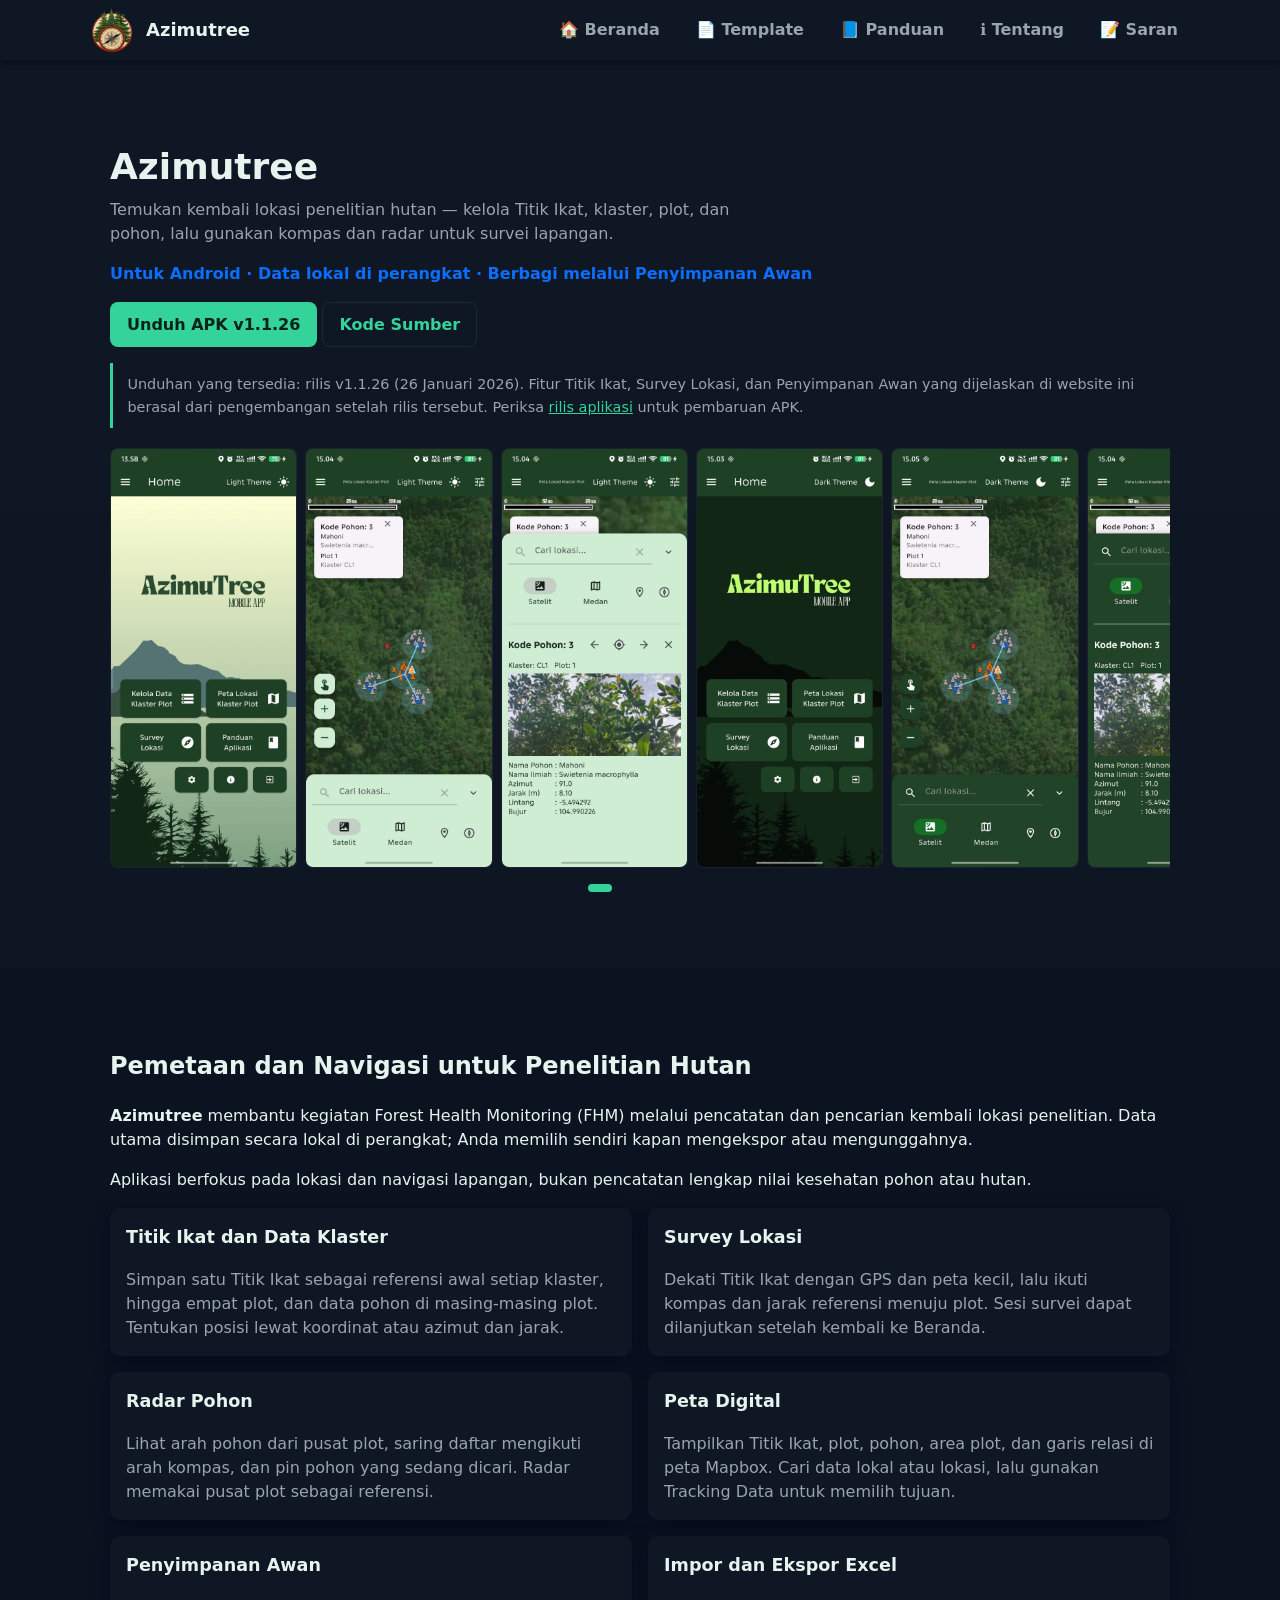
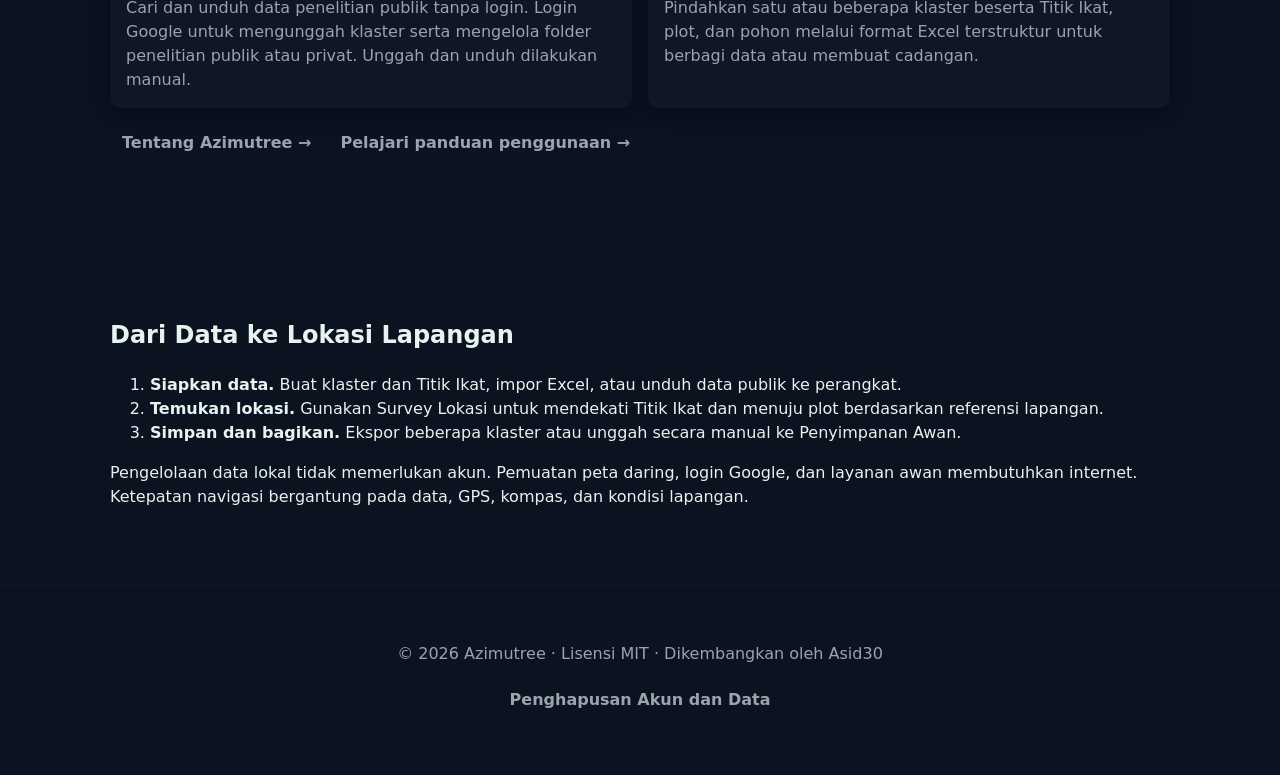
==== commit 693eae4e: "feat: add 'Penghapusan Akun dan Data' page and update links across site" ====
--- a/site/index.html
+++ b/site/index.html
@@ -62,7 +62,7 @@
             <p>Pengelolaan data lokal tidak memerlukan akun. Pemuatan peta daring, login Google, dan layanan awan membutuhkan internet. Ketepatan navigasi bergantung pada data, GPS, kompas, dan kondisi lapangan.</p>
         </div>
     </section>
-</main><footer class="site-footer"><div class="container"><p>© <span data-year>2026</span> Azimutree · Lisensi MIT · Dikembangkan oleh Asid30</p></div></footer><div id="downloadModal" class="modal hidden" role="dialog" aria-modal="true" aria-labelledby="downloadModalTitle">
+</main><footer class="site-footer"><div class="container"><p>© <span data-year>2026</span> Azimutree · Lisensi MIT · Dikembangkan oleh Asid30</p><p><a class="app-link" href="./penghapusan-data/">Penghapusan Akun dan Data</a></p></div></footer><div id="downloadModal" class="modal hidden" role="dialog" aria-modal="true" aria-labelledby="downloadModalTitle">
     <div class="modal-backdrop"></div>
     <div class="modal-box" role="document">
         <h3 id="downloadModalTitle">Unduh APK Azimutree</h3>
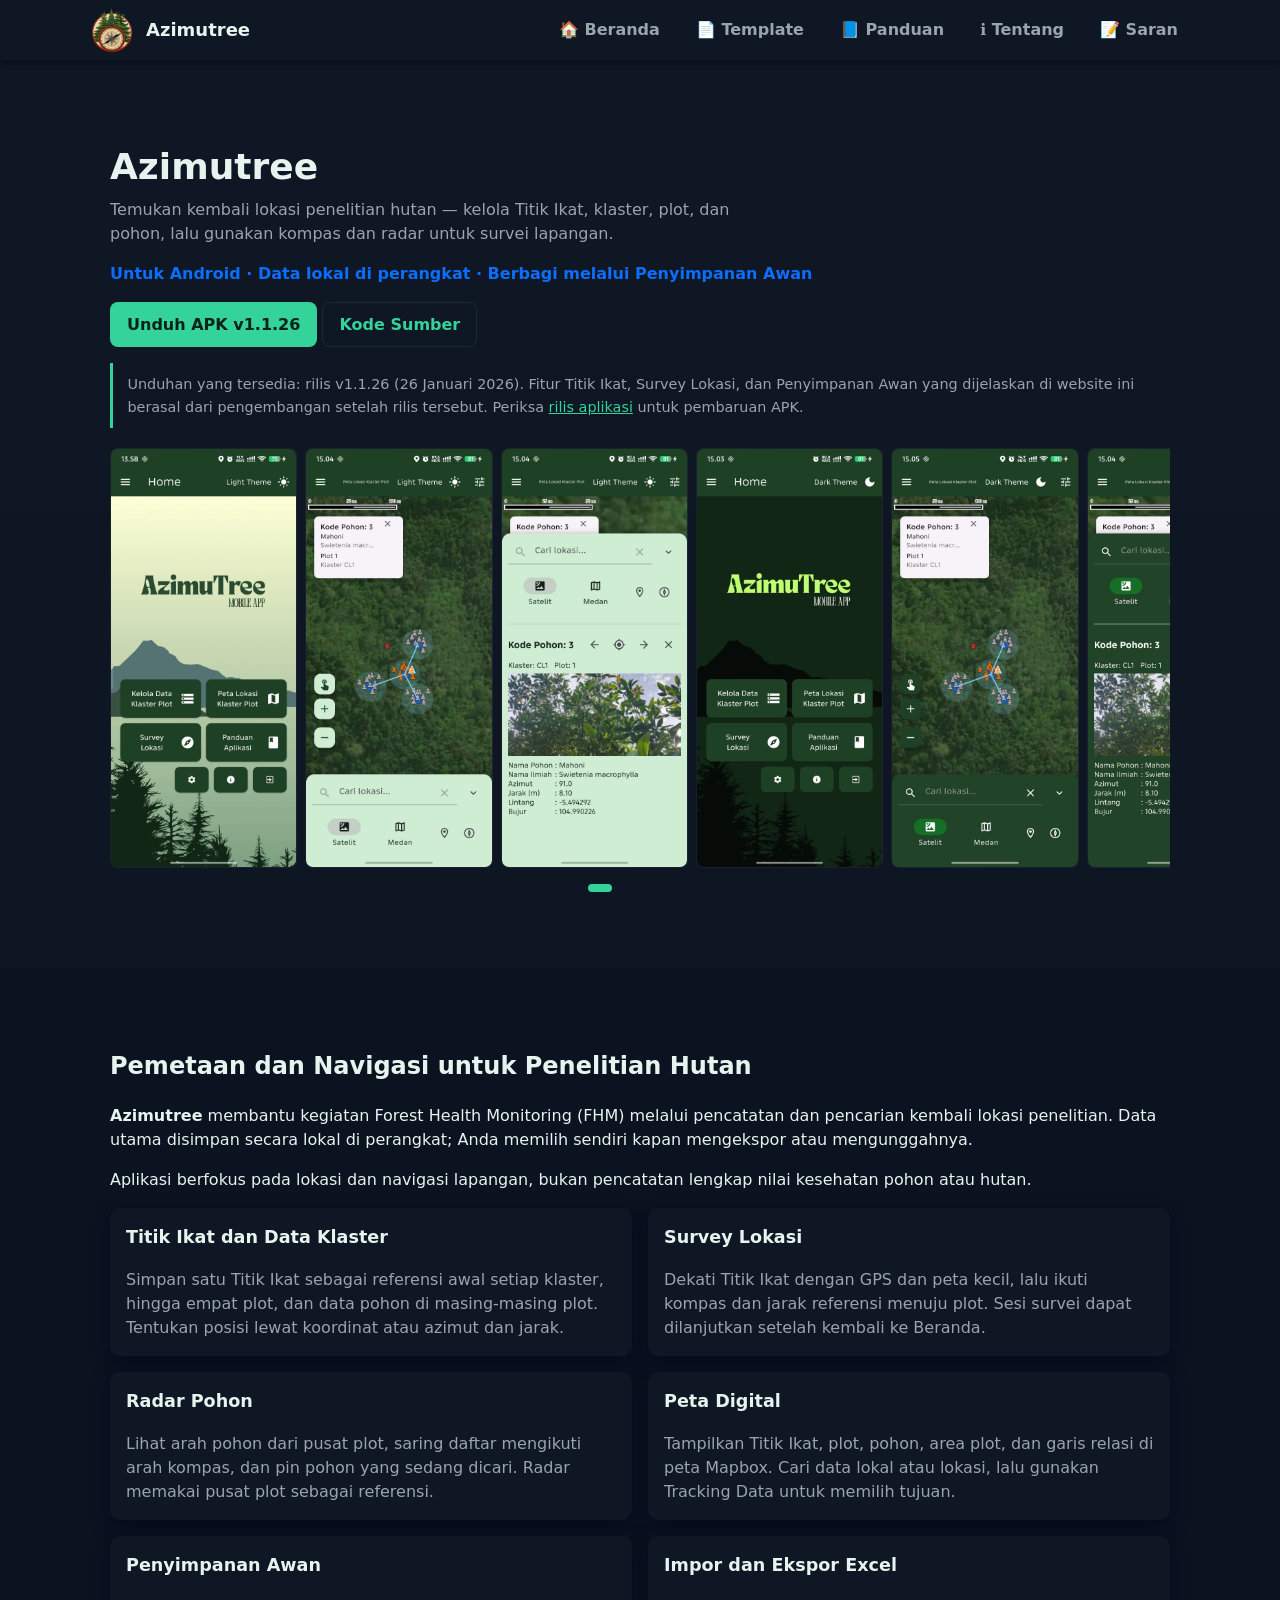
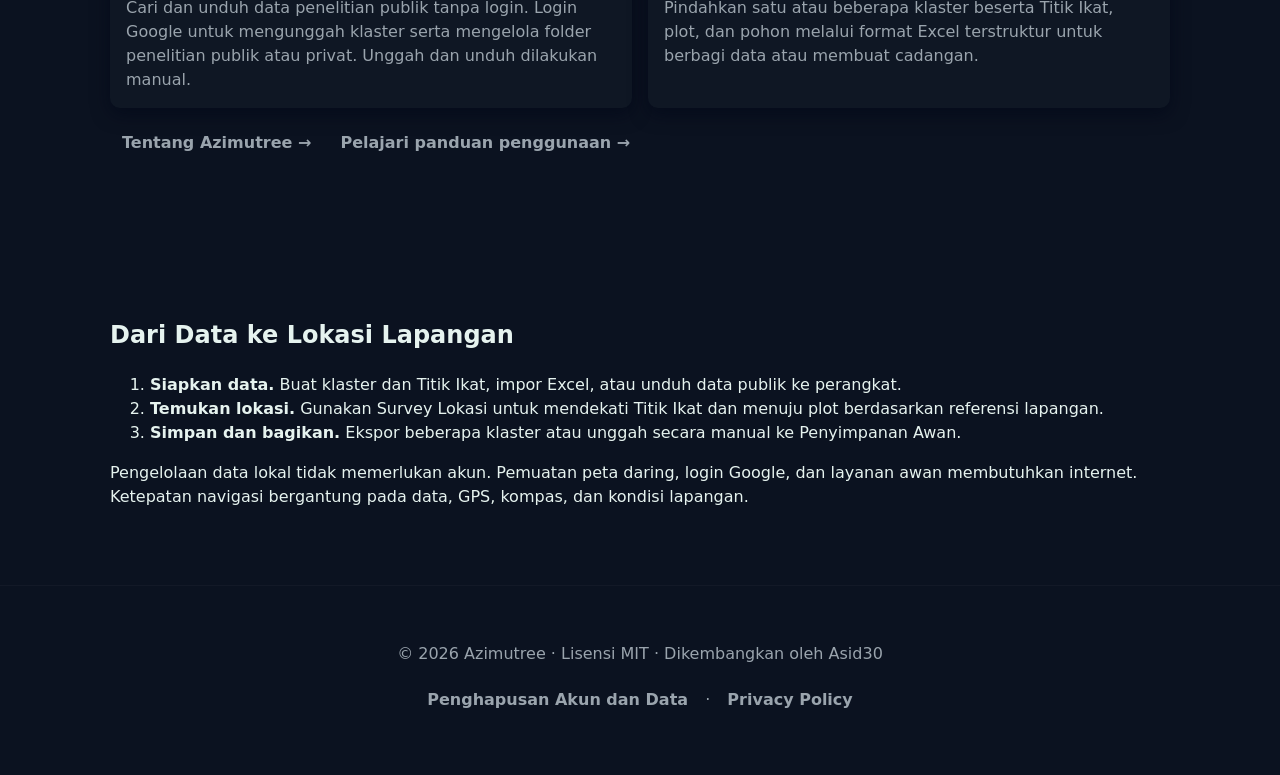
==== commit c15fcef3: "feat: Update website links and add Privacy Policy page; enhance footer links across multiple pages f" ====
--- a/site/index.html
+++ b/site/index.html
@@ -1,6 +1,6 @@
 <!DOCTYPE html>
 <html lang="id"><head><meta charset="utf-8"><meta name="viewport" content="width=device-width,initial-scale=1"><title>Azimutree — Aplikasi Pemetaan Klaster Plot Kesehatan Hutan (FHM)</title><meta name="description" content="Azimutree adalah aplikasi Android open source untuk pemantauan kesehatan hutan, Titik Ikat, survei lokasi, pemetaan klaster, dan berbagi data penelitian dengan metode Forest Health Monitoring (FHM)."><link rel="icon" href="./icon.ico"><link rel="stylesheet" href="./assets/css/style.css"></head>
-<body><header class="site-header appbar"><div class="container appbar-inner"><div class="appbar-left"><a class="brand" href="./"><img src="./assets/icon-128.webp" alt="Azimutree logo" class="logo"><span class="brand-text">Azimutree</span></a></div><div class="appbar-right"><nav class="appbar-nav" aria-label="Navigasi utama"><a class="app-link" href="./">🏠 Beranda</a><a class="app-link" href="./template/">📄 Template</a><a class="app-link" href="./panduan/">📘 Panduan</a><a class="app-link" href="./about/">ℹ️ Tentang</a><a class="app-link" href="https://forms.gle/7KE2jecH4CiNQxTg9" target="_blank" rel="noopener noreferrer">📝 Saran</a></nav><button id="menuToggle" class="menu-btn" aria-label="Buka menu" aria-controls="menu" aria-expanded="false">☰</button></div></div></header><nav id="menu" class="mobile-sidebar hidden" aria-label="Navigasi seluler" aria-hidden="true"><div class="container"><div class="mobile-sidebar-header"><h3>Menu</h3></div><a class="app-link" href="./">🏠 Beranda</a><a class="app-link" href="./template/">📄 Template</a><a class="app-link" href="./panduan/">📘 Panduan</a><a class="app-link" href="./about/">ℹ️ Tentang</a><a class="app-link" href="https://forms.gle/7KE2jecH4CiNQxTg9" target="_blank" rel="noopener noreferrer">📝 Saran</a></div></nav><main>
+<body><header class="site-header appbar"><div class="container appbar-inner"><div class="appbar-left"><a class="brand" href="./"><img src="./assets/icon-128.webp" alt="Azimutree logo" class="logo"><span class="brand-text">Azimutree</span></a></div><div class="appbar-right"><nav class="appbar-nav" aria-label="Navigasi utama"><a class="app-link" href="./">🏠 Beranda</a><a class="app-link" href="./template/">📄 Template</a><a class="app-link" href="./guide/">📘 Panduan</a><a class="app-link" href="./about/">ℹ️ Tentang</a><a class="app-link" href="https://forms.gle/7KE2jecH4CiNQxTg9" target="_blank" rel="noopener noreferrer">📝 Saran</a></nav><button id="menuToggle" class="menu-btn" aria-label="Buka menu" aria-controls="menu" aria-expanded="false">☰</button></div></div></header><nav id="menu" class="mobile-sidebar hidden" aria-label="Navigasi seluler" aria-hidden="true"><div class="container"><div class="mobile-sidebar-header"><h3>Menu</h3></div><a class="app-link" href="./">🏠 Beranda</a><a class="app-link" href="./template/">📄 Template</a><a class="app-link" href="./guide/">📘 Panduan</a><a class="app-link" href="./about/">ℹ️ Tentang</a><a class="app-link" href="https://forms.gle/7KE2jecH4CiNQxTg9" target="_blank" rel="noopener noreferrer">📝 Saran</a></div></nav><main>
     <section class="hero">
         <div class="container">
             <h1>Azimutree</h1>
@@ -48,7 +48,7 @@
                 <div class="feature-card"><h3>Penyimpanan Awan</h3><p>Cari dan unduh data penelitian publik tanpa login. Login Google untuk mengunggah klaster serta mengelola folder penelitian publik atau privat. Unggah dan unduh dilakukan manual.</p></div>
                 <div class="feature-card"><h3>Impor dan Ekspor Excel</h3><p>Pindahkan satu atau beberapa klaster beserta Titik Ikat, plot, dan pohon melalui format Excel terstruktur untuk berbagi data atau membuat cadangan.</p></div>
             </div>
-            <p><a href="./about/" class="app-link">Tentang Azimutree →</a> <a href="./panduan/" class="app-link">Pelajari panduan penggunaan →</a></p>
+            <p><a href="./about/" class="app-link">Tentang Azimutree →</a> <a href="./guide/" class="app-link">Pelajari panduan penggunaan →</a></p>
         </div>
     </section>
     <section class="section">
@@ -62,7 +62,7 @@
             <p>Pengelolaan data lokal tidak memerlukan akun. Pemuatan peta daring, login Google, dan layanan awan membutuhkan internet. Ketepatan navigasi bergantung pada data, GPS, kompas, dan kondisi lapangan.</p>
         </div>
     </section>
-</main><footer class="site-footer"><div class="container"><p>© <span data-year>2026</span> Azimutree · Lisensi MIT · Dikembangkan oleh Asid30</p><p><a class="app-link" href="./penghapusan-data/">Penghapusan Akun dan Data</a></p></div></footer><div id="downloadModal" class="modal hidden" role="dialog" aria-modal="true" aria-labelledby="downloadModalTitle">
+</main><footer class="site-footer"><div class="container"><p>© <span data-year>2026</span> Azimutree · Lisensi MIT · Dikembangkan oleh Asid30</p><p><a class="app-link" href="./account-deletion/">Penghapusan Akun dan Data</a> · <a class="app-link" href="./privacy-policy/">Privacy Policy</a></p></div></footer><div id="downloadModal" class="modal hidden" role="dialog" aria-modal="true" aria-labelledby="downloadModalTitle">
     <div class="modal-backdrop"></div>
     <div class="modal-box" role="document">
         <h3 id="downloadModalTitle">Unduh APK Azimutree</h3>
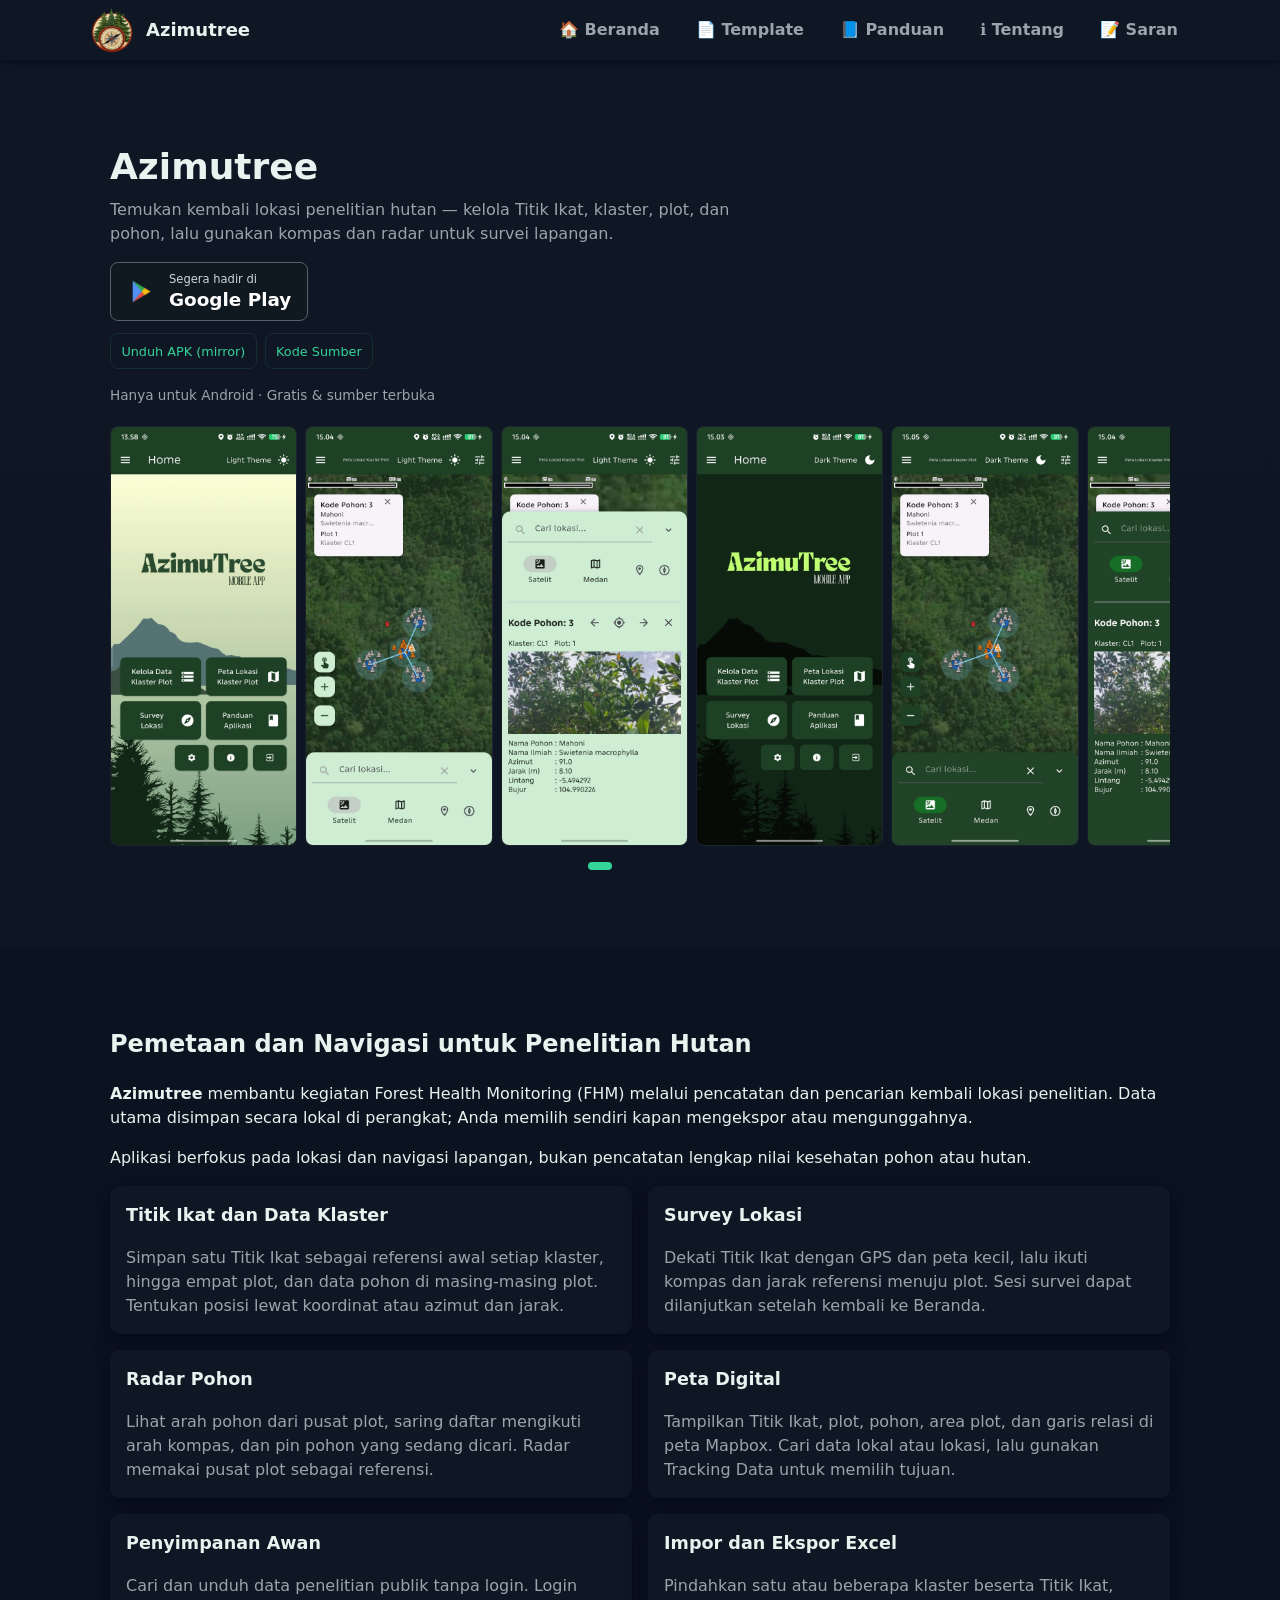
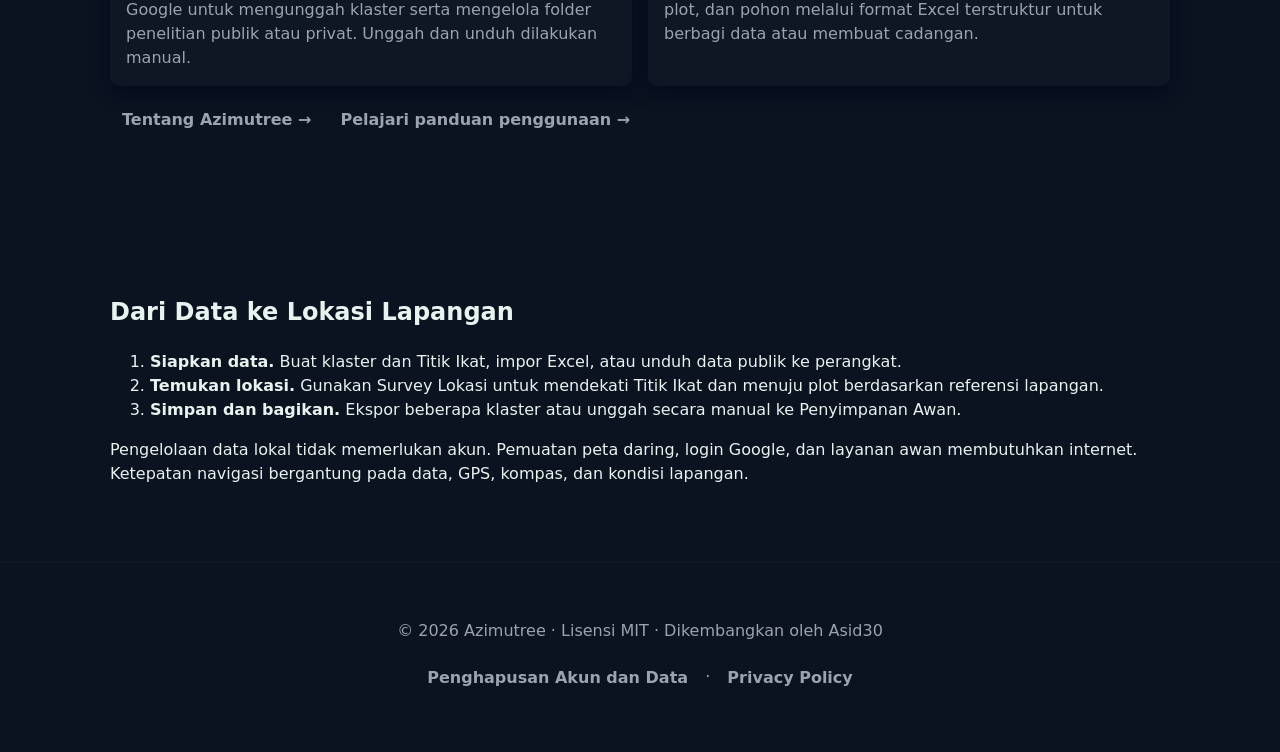
==== commit 8d837474: "feat: Enhance download options with Google Play button and dialog; update about page links for consi" ====
--- a/site/index.html
+++ b/site/index.html
@@ -5,13 +5,19 @@
         <div class="container">
             <h1>Azimutree</h1>
             <p class="lead">Temukan kembali lokasi penelitian hutan — kelola Titik Ikat, klaster, plot, dan pohon, lalu gunakan kompas dan radar untuk survei lapangan.</p>
-            <p style="margin-top:.5rem;font-weight:700;color:#0b6efd">Untuk Android · Data lokal di perangkat · Berbagi melalui Penyimpanan Awan</p>
-            <p class="cta">
-                <a id="download" class="btn primary" href="https://github.com/asid30/azimutree-flutter/releases/download/v1.1.26/app-release-azimutree-v1.1.26.apk" target="_blank" rel="noopener noreferrer">Unduh APK v1.1.26</a>
+            <div class="cta download-options">
+                <button id="playStoreButton" class="btn play-store-button" type="button" aria-haspopup="dialog" aria-controls="playStoreDialog">
+                    <img src="./assets/icon_play_store.webp" alt="" width="30" height="30">
+                    <span class="play-store-label"><span class="play-store-status">Segera hadir di</span><span class="play-store-name">Google Play</span></span>
+                </button>
+                <div class="download-secondary">
+                <a id="download" class="btn ghost download-mirror" href="https://github.com/asid30/azimutree-flutter/releases/download/v1.1.26/app-release-azimutree-v1.1.26.apk" target="_blank" rel="noopener noreferrer">Unduh APK (mirror)</a>
                 <a class="btn ghost" href="https://github.com/asid30/azimutree-flutter" target="_blank" rel="noopener noreferrer">Kode Sumber</a>
-            </p>
+                </div>
+            </div>
 
-            <p class="release-note">Unduhan yang tersedia: rilis v1.1.26 (26 Januari 2026). Fitur Titik Ikat, Survey Lokasi, dan Penyimpanan Awan yang dijelaskan di website ini berasal dari pengembangan setelah rilis tersebut. Periksa <a href="https://github.com/asid30/azimutree-flutter/releases" target="_blank" rel="noopener noreferrer">rilis aplikasi</a> untuk pembaruan APK.</p>
+            <p class="platform-note">Hanya untuk Android · Gratis &amp; sumber terbuka</p>
+
             <div class="screenshot-slider">
                 <div class="slider-container">
                     <div class="screenshots">
@@ -76,4 +82,10 @@
     </div>
 </div>
 
+<dialog id="playStoreDialog" class="play-store-dialog" aria-labelledby="playStoreTitle" aria-describedby="playStoreDescription">
+    <img src="./assets/icon_play_store.webp" alt="" width="48" height="48">
+    <h2 id="playStoreTitle">Segera hadir di Google Play</h2>
+    <p id="playStoreDescription">Azimutree belum tersedia di Google Play Store. Unduhan melalui Google Play akan tersedia mendatang. Untuk saat ini, kamu bisa menggunakan tombol unduh APK di halaman ini.</p>
+    <form method="dialog"><button class="btn primary" autofocus>Mengerti</button></form>
+</dialog>
 <script src="./assets/js/app.js"></script><script src="./assets/js/static.js"></script></body></html>
--- a/site/assets/css/style.css
+++ b/site/assets/css/style.css
@@ -461,3 +461,28 @@
 .feature-card h3{margin-top:0;font-size:1.1rem}
 figcaption{color:var(--muted);font-size:.9rem}
 .cluster-figure figcaption{text-align:center;margin:.75rem auto 0;max-width:480px;line-height:1.5}
+
+/* App download choices */
+.download-options{display:flex;flex-direction:column;align-items:flex-start;gap:.75rem;margin:1rem 0}
+.download-options > .btn{display:inline-flex;align-items:center;justify-content:center;margin:0;min-height:58px;box-sizing:border-box}
+.play-store-button{gap:.75rem;padding:.6rem 1rem;background:#101820;color:#fff;border:1px solid #52616b;font:inherit;cursor:pointer;text-align:left;transition:background .15s,border-color .15s}
+.play-store-button:hover{background:#1b2933;border-color:var(--accent)}
+.play-store-button:focus-visible{outline:3px solid var(--accent);outline-offset:3px}
+.play-store-button img{object-fit:contain;flex-shrink:0}
+.play-store-label{display:flex;flex-direction:column;gap:.15rem;line-height:1.2}
+.play-store-status{font-size:.72rem;font-weight:400;color:#cbd5e1}
+.play-store-name{font-size:1.15rem;font-weight:700}
+.play-store-dialog{box-sizing:border-box;width:calc(100% - 2rem);max-width:440px;padding:1.75rem;border:1px solid rgba(52,211,153,.25);border-radius:16px;background:var(--card);color:var(--text);box-shadow:0 24px 80px rgba(0,0,0,.4);text-align:center}
+.play-store-dialog::backdrop{background:rgba(2,6,23,.75)}
+.play-store-dialog h2{font-size:1.25rem;margin:1rem 0 .75rem}
+.play-store-dialog p{color:var(--muted);line-height:1.6}
+.play-store-dialog form{margin-top:1.25rem}
+.play-store-dialog button{cursor:pointer;min-height:44px}
+
+
+.download-secondary{display:flex;flex-wrap:wrap;gap:.5rem}
+.download-secondary > .btn,.btn.mirror-button{display:inline-flex;align-items:center;justify-content:center;margin:0;min-height:36px;padding:.4rem .65rem;font-size:.8rem;font-weight:500;box-sizing:border-box}
+
+.about-actions{display:flex;flex-wrap:wrap;gap:.5rem}
+
+.platform-note{color:var(--muted);font-size:.85rem;margin:.75rem 0}
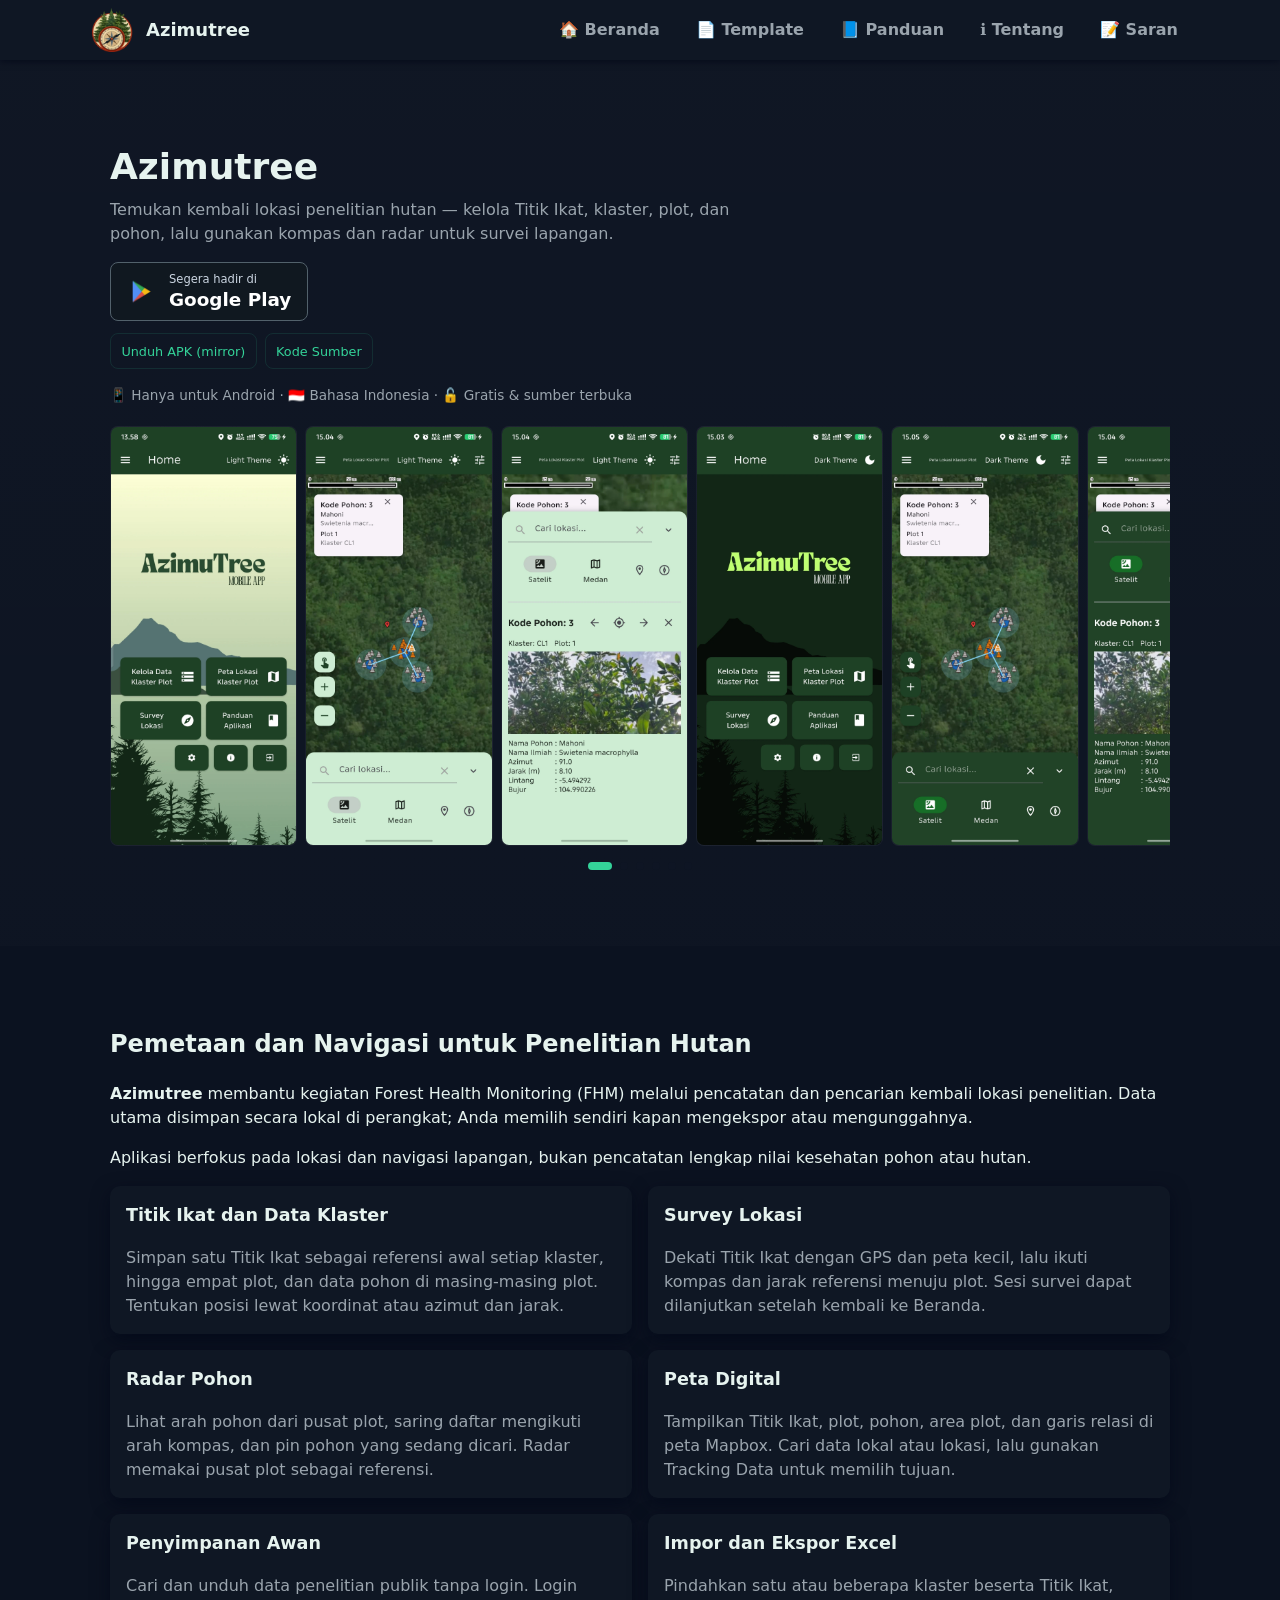
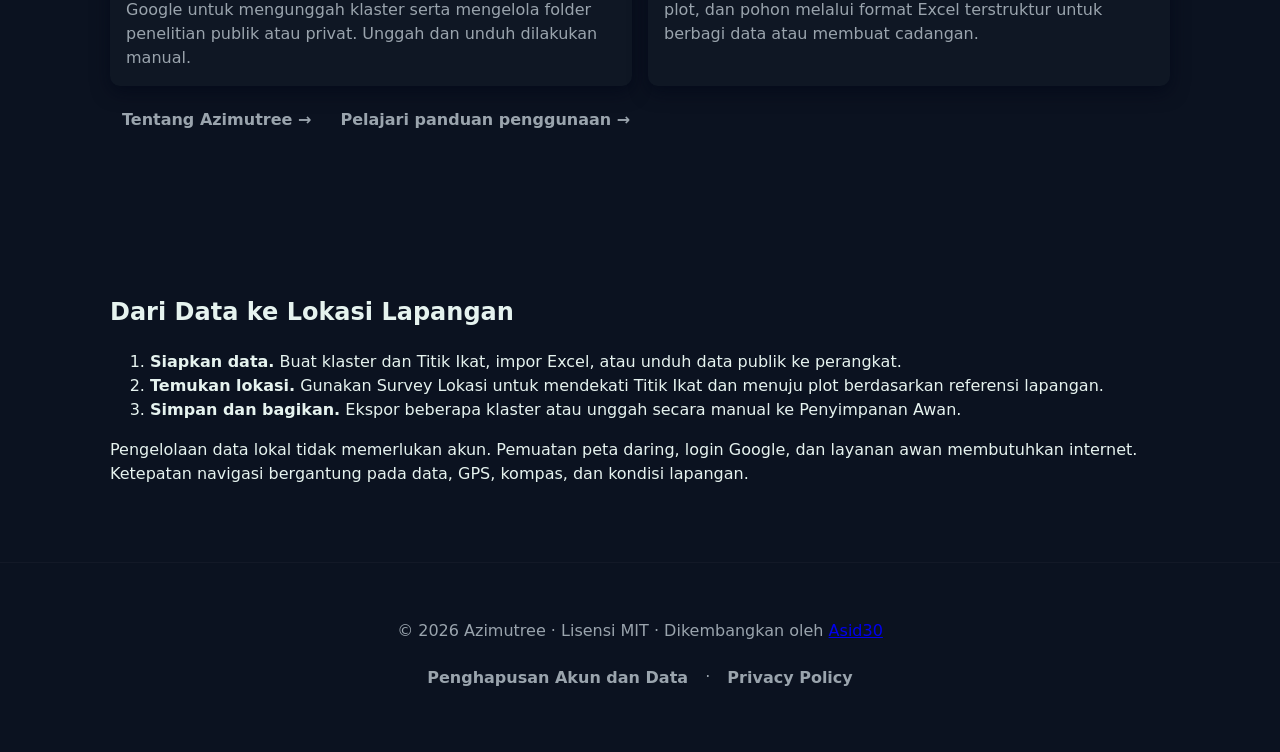
==== commit b5c774b6: "feat: update HTML files for Azimutree: - Added feedback links and updated footer credits across mult" ====
--- a/site/index.html
+++ b/site/index.html
@@ -1,6 +1,6 @@
 <!DOCTYPE html>
 <html lang="id"><head><meta charset="utf-8"><meta name="viewport" content="width=device-width,initial-scale=1"><title>Azimutree — Aplikasi Pemetaan Klaster Plot Kesehatan Hutan (FHM)</title><meta name="description" content="Azimutree adalah aplikasi Android open source untuk pemantauan kesehatan hutan, Titik Ikat, survei lokasi, pemetaan klaster, dan berbagi data penelitian dengan metode Forest Health Monitoring (FHM)."><link rel="icon" href="./icon.ico"><link rel="stylesheet" href="./assets/css/style.css"></head>
-<body><header class="site-header appbar"><div class="container appbar-inner"><div class="appbar-left"><a class="brand" href="./"><img src="./assets/icon-128.webp" alt="Azimutree logo" class="logo"><span class="brand-text">Azimutree</span></a></div><div class="appbar-right"><nav class="appbar-nav" aria-label="Navigasi utama"><a class="app-link" href="./">🏠 Beranda</a><a class="app-link" href="./template/">📄 Template</a><a class="app-link" href="./guide/">📘 Panduan</a><a class="app-link" href="./about/">ℹ️ Tentang</a><a class="app-link" href="https://forms.gle/7KE2jecH4CiNQxTg9" target="_blank" rel="noopener noreferrer">📝 Saran</a></nav><button id="menuToggle" class="menu-btn" aria-label="Buka menu" aria-controls="menu" aria-expanded="false">☰</button></div></div></header><nav id="menu" class="mobile-sidebar hidden" aria-label="Navigasi seluler" aria-hidden="true"><div class="container"><div class="mobile-sidebar-header"><h3>Menu</h3></div><a class="app-link" href="./">🏠 Beranda</a><a class="app-link" href="./template/">📄 Template</a><a class="app-link" href="./guide/">📘 Panduan</a><a class="app-link" href="./about/">ℹ️ Tentang</a><a class="app-link" href="https://forms.gle/7KE2jecH4CiNQxTg9" target="_blank" rel="noopener noreferrer">📝 Saran</a></div></nav><main>
+<body><header class="site-header appbar"><div class="container appbar-inner"><div class="appbar-left"><a class="brand" href="./"><img src="./assets/icon-128.webp" alt="Azimutree logo" class="logo"><span class="brand-text">Azimutree</span></a></div><div class="appbar-right"><nav class="appbar-nav" aria-label="Navigasi utama"><a class="app-link" href="./">🏠 Beranda</a><a class="app-link" href="./template/">📄 Template</a><a class="app-link" href="./guide/">📘 Panduan</a><a class="app-link" href="./about/">ℹ️ Tentang</a><a class="app-link" href="./feedback/" target="_blank" rel="noopener noreferrer">📝 Saran</a></nav><button id="menuToggle" class="menu-btn" aria-label="Buka menu" aria-controls="menu" aria-expanded="false">☰</button></div></div></header><nav id="menu" class="mobile-sidebar hidden" aria-label="Navigasi seluler" aria-hidden="true"><div class="container"><div class="mobile-sidebar-header"><h3>Menu</h3></div><a class="app-link" href="./">🏠 Beranda</a><a class="app-link" href="./template/">📄 Template</a><a class="app-link" href="./guide/">📘 Panduan</a><a class="app-link" href="./about/">ℹ️ Tentang</a><a class="app-link" href="./feedback/" target="_blank" rel="noopener noreferrer">📝 Saran</a></div></nav><main>
     <section class="hero">
         <div class="container">
             <h1>Azimutree</h1>
@@ -16,7 +16,7 @@
                 </div>
             </div>
 
-            <p class="platform-note">Hanya untuk Android · Gratis &amp; sumber terbuka</p>
+            <p class="platform-note">📱 Hanya untuk Android · 🇮🇩 Bahasa Indonesia · 🔓 Gratis &amp; sumber terbuka</p>
 
             <div class="screenshot-slider">
                 <div class="slider-container">
@@ -68,7 +68,7 @@
             <p>Pengelolaan data lokal tidak memerlukan akun. Pemuatan peta daring, login Google, dan layanan awan membutuhkan internet. Ketepatan navigasi bergantung pada data, GPS, kompas, dan kondisi lapangan.</p>
         </div>
     </section>
-</main><footer class="site-footer"><div class="container"><p>© <span data-year>2026</span> Azimutree · Lisensi MIT · Dikembangkan oleh Asid30</p><p><a class="app-link" href="./account-deletion/">Penghapusan Akun dan Data</a> · <a class="app-link" href="./privacy-policy/">Privacy Policy</a></p></div></footer><div id="downloadModal" class="modal hidden" role="dialog" aria-modal="true" aria-labelledby="downloadModalTitle">
+</main><footer class="site-footer"><div class="container"><p>© <span data-year>2026</span> Azimutree · Lisensi MIT · Dikembangkan oleh <a href="https://github.com/asid30" target="_blank" rel="noopener noreferrer">Asid30</a></p><p><a class="app-link" href="./account-deletion/">Penghapusan Akun dan Data</a> · <a class="app-link" href="./privacy-policy/">Privacy Policy</a></p></div></footer><div id="downloadModal" class="modal hidden" role="dialog" aria-modal="true" aria-labelledby="downloadModalTitle">
     <div class="modal-backdrop"></div>
     <div class="modal-box" role="document">
         <h3 id="downloadModalTitle">Unduh APK Azimutree</h3>
